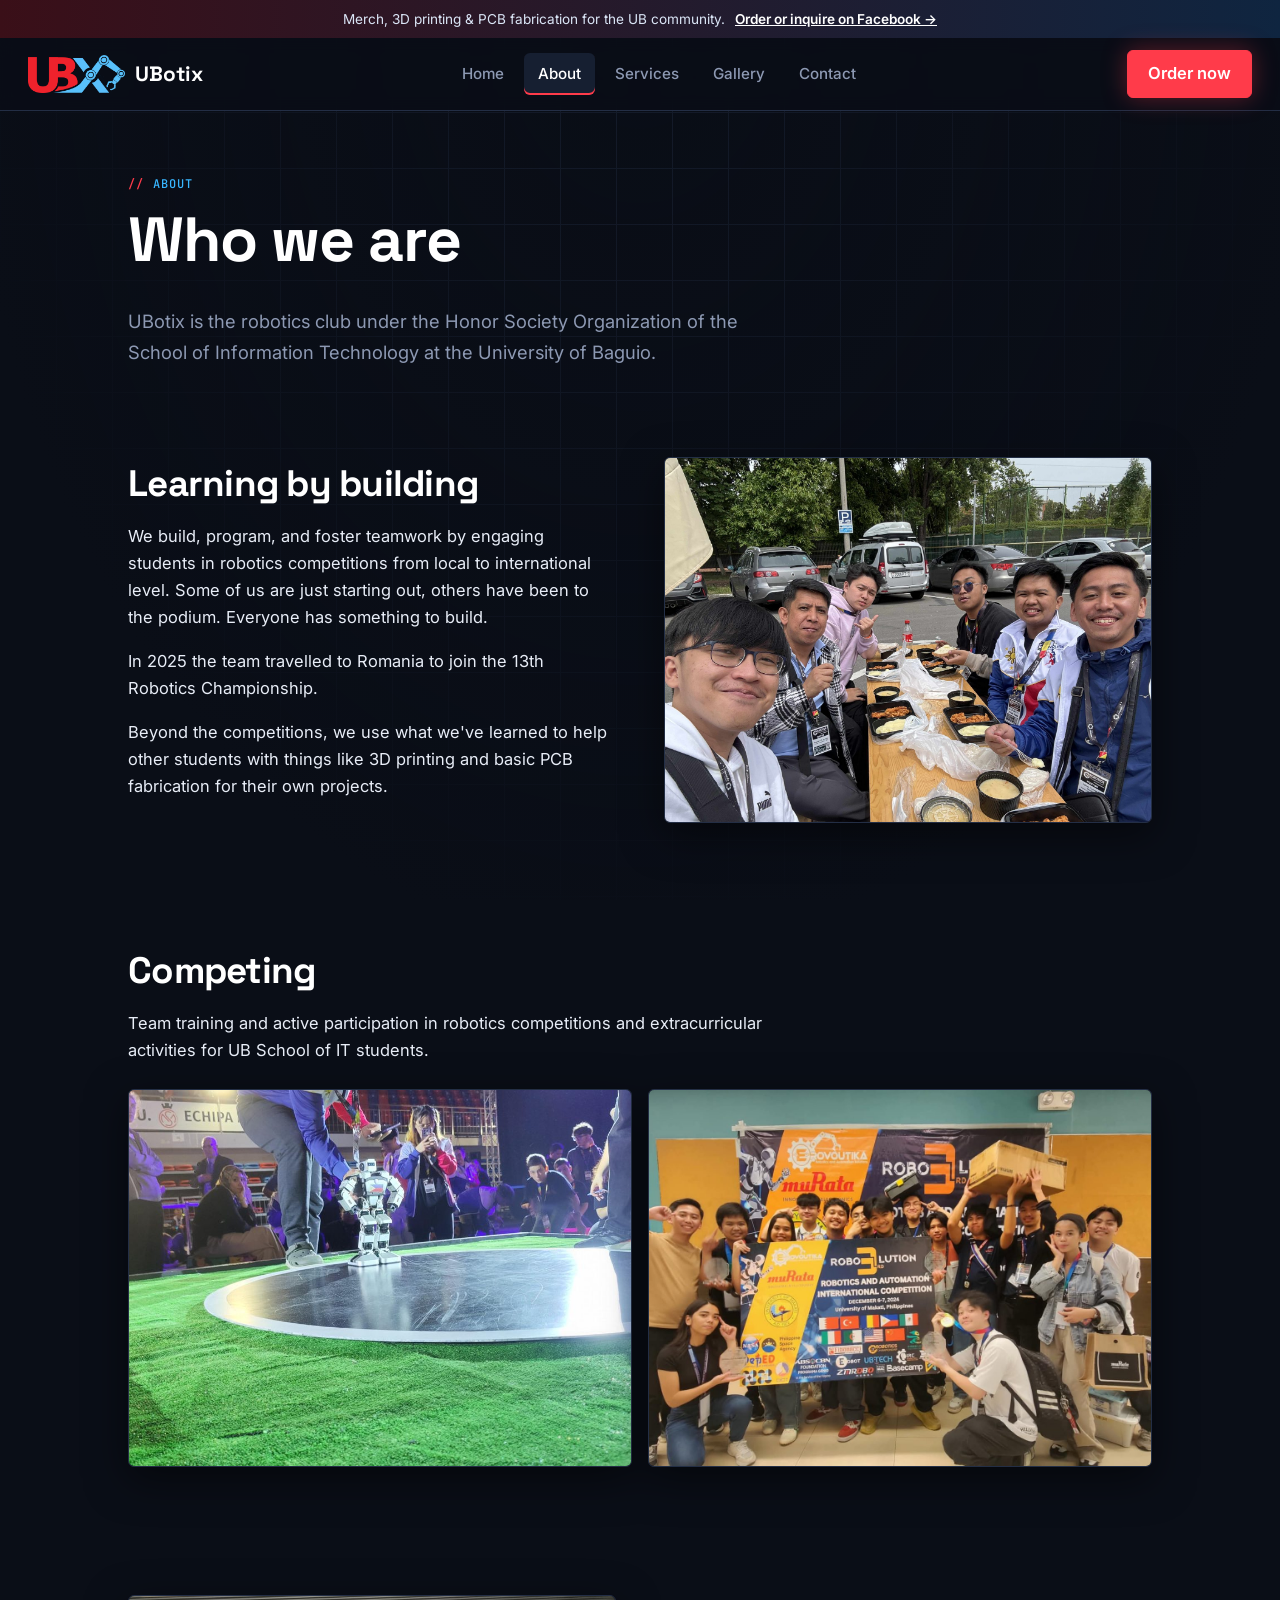
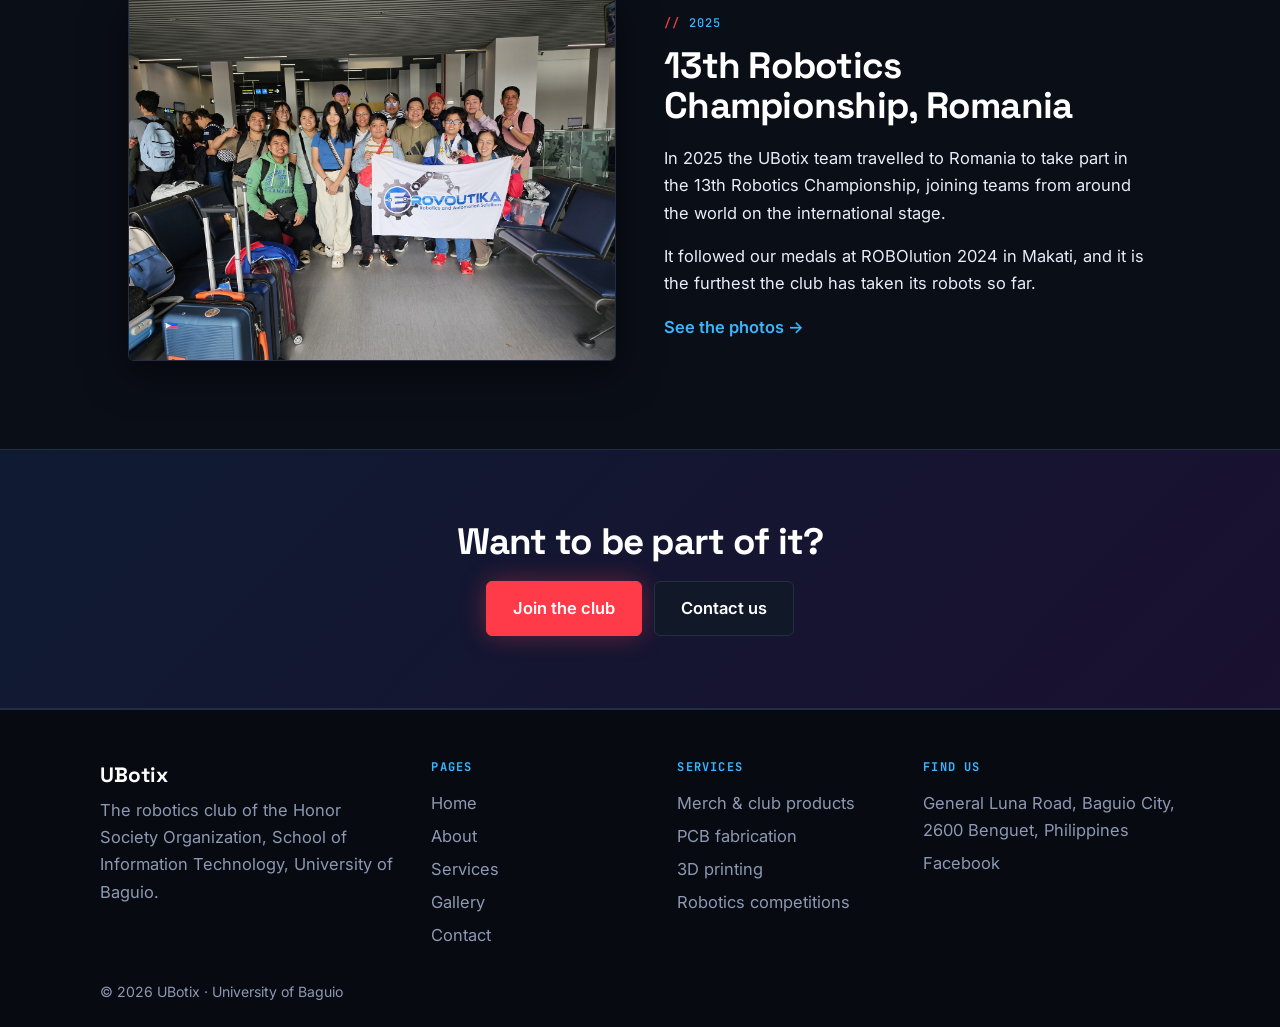
==== about.html @ 0adf3f56 "Add Romania 2025 feature section Co-Authored-By: Claude Sonnet 5.5 <noreply@anthropic.com>" ====
<!doctype html>
<html lang="en">
<head>
<meta charset="utf-8">
<meta name="viewport" content="width=device-width, initial-scale=1">
<title>About | UBotix</title>
<meta name="description" content="About UBotix, the University of Baguio robotics club.">
<link rel="icon" href="images/logo-icon.png">
<link rel="preconnect" href="https://fonts.googleapis.com">
<link rel="preconnect" href="https://fonts.gstatic.com" crossorigin>
<link href="https://fonts.googleapis.com/css2?family=Inter:wght@400;500;600&family=Space+Grotesk:wght@500;700&family=JetBrains+Mono:wght@500;700&display=swap" rel="stylesheet">
<link rel="stylesheet" href="styles.css">
</head>
<body class="">
<div class="notice">Merch, 3D printing &amp; PCB fabrication for the UB community. <a href="https://www.facebook.com/profile.php?id=61595112535000" target="_blank" rel="noopener">Order or inquire on Facebook &rarr;</a></div>
<header class="nav">
  <a class="brand" href="index.html" aria-label="UBotix home"><img src="images/logo-icon.png" alt="UBotix"><span>UBotix</span></a>
  <button class="menu" aria-label="Menu" aria-expanded="false">Menu</button>
  <nav>
      <a href="index.html">Home</a>
      <a href="about.html" class="active" aria-current="page">About</a>
      <a href="services.html">Services</a>
      <a href="gallery.html">Gallery</a>
      <a href="contact.html">Contact</a>
  </nav>
  <a class="btn primary order" href="https://www.facebook.com/profile.php?id=61595112535000" target="_blank" rel="noopener">Order now</a>
</header>
<main>

<section class="page-head">
  <p class="tag">About</p>
  <h1>Who we are</h1>
  <p class="lead">UBotix is the robotics club under the Honor Society Organization of the School of Information Technology at the University of Baguio.</p>
</section>

<section class="wrap split">
  <div class="split-text">
    <h2>Learning by building</h2>
    <p>We build, program, and foster teamwork by engaging students in robotics competitions from local to international level. Some of us are just starting out, others have been to the podium. Everyone has something to build.</p>
    <p>In 2025 the team travelled to Romania to join the 13th Robotics Championship.</p>
    <p>Beyond the competitions, we use what we've learned to help other students with things like 3D printing and basic PCB fabrication for their own projects.</p>
  </div>
  <div><figure class="ph tall"><img src="images/gallery/photo5.jpg" alt="Team break between rounds at the 13th Robotics Championship in Romania, 2025" loading="lazy"></figure></div>
</section>

<section class="wrap">
  <h2>Competing</h2>
  <p class="narrow">Team training and active participation in robotics competitions and extracurricular activities for UB School of IT students.</p>
  <div class="two-photos">
    <figure class="ph "><img src="images/gallery/photo6.jpg" alt="Setting up a humanoid robot for a sumo match" loading="lazy"></figure>
    <figure class="ph "><img src="images/gallery/photo3.jpg" alt="ROBOlution 2024" loading="lazy"></figure>
  </div>
</section>

<section class="wrap split">
  <div><figure class="ph tall"><img src="images/gallery/photo2.jpg" alt="The team heading to the 13th Robotics Championship in Romania, 2025" loading="lazy"></figure></div>
  <div class="split-text">
    <p class="tag">2025</p>
    <h2>13th Robotics Championship, Romania</h2>
    <p>In 2025 the UBotix team travelled to Romania to take part in the 13th Robotics Championship, joining teams from around the world on the international stage.</p>
    <p>It followed our medals at ROBOlution 2024 in Makati, and it is the furthest the club has taken its robots so far.</p>
    <a class="link" href="gallery.html">See the photos &rarr;</a>
  </div>
</section>

<section class="band">
  <h2>Want to be part of it?</h2>
  <div class="cta" style="justify-content:center"><a class="btn primary" href="https://docs.google.com/forms/d/e/1FAIpQLSfKr0CST-jLYhEH2jDf-eN278wvGt6CbWJ5EzZv4pns-jMh1Q/viewform?pli=1" target="_blank" rel="noopener">Join the club</a><a class="btn" href="contact.html">Contact us</a></div>
</section>

</main>
<footer>
  <div class="foot">
    <div>
      <strong class="fbrand">UBotix</strong>
      <p>The robotics club of the Honor Society Organization, School of Information Technology, University of Baguio.</p>
    </div>
    <div>
      <h4>Pages</h4>
      <a href="index.html">Home</a><a href="about.html">About</a><a href="services.html">Services</a><a href="gallery.html">Gallery</a><a href="contact.html">Contact</a>
    </div>
    <div>
      <h4>Services</h4>
      <a href="services.html">Merch &amp; club products</a><a href="services.html">PCB fabrication</a><a href="services.html">3D printing</a><a href="services.html">Robotics competitions</a>
    </div>
    <div>
      <h4>Find us</h4>
      <p>General Luna Road, Baguio City, 2600 Benguet, Philippines</p>
      <a href="https://www.facebook.com/profile.php?id=61595112535000" target="_blank" rel="noopener">Facebook</a>
    </div>
  </div>
  <p class="copy">&copy; <span id="y"></span> UBotix &middot; University of Baguio</p>
</footer>
<div id="lb" class="lb" hidden><img alt=""><p></p></div>
<script src="script.js"></script>
</body>
</html>
---- styles.css ----
:root{--red:#ff3b4a;--blue:#38b6ff;--bg:#0a0e17;--panel:#111827;--panel2:#161f31;--line:#232e45;--text:#e8edf7;--muted:#8d99b3;--radius:6px}
*{box-sizing:border-box}
html{scroll-behavior:smooth}
body{margin:0;font-family:Inter,system-ui,sans-serif;color:var(--text);background:var(--bg);background-image:linear-gradient(var(--line) 1px,transparent 1px),linear-gradient(90deg,var(--line) 1px,transparent 1px);background-size:56px 56px;background-attachment:fixed;line-height:1.65;font-size:16.5px}
body::before{content:"";position:fixed;inset:0;background:radial-gradient(ellipse at 50% 0%,rgba(10,14,23,.55),var(--bg) 75%);pointer-events:none;z-index:-1}
h1,h2,h3{font-family:"Space Grotesk",Inter,sans-serif;color:#fff;line-height:1.1;margin:0 0 .5em;letter-spacing:-.02em}
h1{font-size:clamp(2.3rem,5.5vw,3.9rem);font-weight:700}
h2{font-size:clamp(1.6rem,3.5vw,2.3rem);font-weight:700}
h3{font-size:1.2rem;font-weight:700}
h1 em{font-style:normal;color:var(--blue)}
p{margin:0 0 1em}
a{color:var(--blue)}
img{max-width:100%;display:block}
/* nav */
.nav{position:sticky;top:0;z-index:20;display:flex;align-items:center;justify-content:space-between;padding:12px 28px;background:rgba(10,14,23,.85);backdrop-filter:blur(8px);border-bottom:1px solid var(--line)}
.brand{display:flex;align-items:center;gap:10px;text-decoration:none;color:#fff;font-family:"Space Grotesk",sans-serif;font-weight:700;font-size:1.3rem}
.brand img{height:38px;width:auto}
nav{display:flex;gap:6px}
nav a{padding:8px 14px;border-radius:var(--radius);text-decoration:none;color:var(--muted);font-weight:500;font-size:.95rem}
nav a:hover{color:#fff;background:var(--panel2)}
nav a.active{color:#fff;background:var(--panel2);box-shadow:inset 0 -2px 0 var(--red)}
.menu{display:none;font:inherit;font-weight:500;background:var(--panel2);border:1px solid var(--line);border-radius:var(--radius);padding:8px 16px;color:#fff;cursor:pointer}

/* buttons */
.btn{display:inline-block;padding:13px 26px;border-radius:var(--radius);border:1px solid var(--line);background:var(--panel);color:#fff;text-decoration:none;font-weight:600;transition:transform .15s,border-color .15s}
.btn:hover{transform:translateY(-2px);border-color:var(--blue)}
.btn.primary{background:var(--red);border-color:var(--red);color:#fff;box-shadow:0 0 24px rgba(255,59,74,.35)}
.cta{display:flex;gap:12px;flex-wrap:wrap;margin-top:8px}
.link{font-weight:600;text-decoration:none;color:var(--blue)}
.link:hover{text-decoration:underline}
.tag{font-family:"JetBrains Mono",monospace;color:var(--blue);font-weight:500;letter-spacing:.1em;text-transform:uppercase;font-size:.75rem;margin-bottom:1em}
.tag::before{content:"// ";color:var(--red)}
.lead{font-size:1.15rem;color:var(--muted);max-width:620px}

/* layout */
.wrap{max-width:1080px;margin:0 auto;padding:64px 28px}
.narrow{max-width:640px}
.page-head{max-width:1080px;margin:0 auto;padding:64px 28px 8px}
.hero{max-width:1180px;margin:0 auto;padding:56px 28px 32px;display:grid;grid-template-columns:1.05fr 1fr;gap:48px;align-items:center}
.hero-photos{display:grid;grid-template-columns:1fr 1fr;grid-template-rows:auto auto;gap:14px}
.hero-photos .big{grid-column:1/3}
.split{display:grid;grid-template-columns:1fr 1fr;gap:48px;align-items:center}
.head-row{display:flex;justify-content:space-between;align-items:baseline;gap:16px;flex-wrap:wrap}

/* photos */
.ph{margin:0}
.ph img{width:100%;height:100%;object-fit:cover;border-radius:var(--radius);border:1px solid var(--line);box-shadow:0 12px 40px rgba(0,0,0,.5)}
.hero-photos .big img{aspect-ratio:16/10}
.hero-photos .small img{aspect-ratio:1/1}
.ph.tall img{aspect-ratio:4/3}
.two-photos{display:grid;grid-template-columns:1fr 1fr;gap:16px;margin-top:24px}
.two-photos img{aspect-ratio:4/3}

/* cards */
.cards{display:grid;gap:18px;margin-top:24px}
.cards.four{grid-template-columns:repeat(auto-fit,minmax(220px,1fr))}
.cards.three{grid-template-columns:repeat(auto-fit,minmax(240px,1fr))}
.cards.two{grid-template-columns:repeat(auto-fit,minmax(300px,1fr))}
.cards article,.card-box{background:var(--panel);border:1px solid var(--line);border-top:2px solid var(--blue);border-radius:var(--radius);padding:26px}
.cards article:nth-child(odd){border-top-color:var(--red)}
.cards p,.card-box p{color:var(--muted);margin:0}
.cards.two article.big{padding:32px}
.n{display:inline-block;font-family:"JetBrains Mono",monospace;font-weight:700;font-size:.95rem;margin-bottom:12px}
.n.r{color:var(--red)}.n.b{color:var(--blue)}
.card-box h3{margin-bottom:.4em}
.card-box .btn{margin-top:16px}

/* band */
.band{background:linear-gradient(135deg,#0f1b33,#1a1030);border-top:1px solid var(--line);border-bottom:1px solid var(--line);color:#fff;text-align:center;padding:72px 28px;margin-top:24px}
.band h2{color:#fff}
.band p{color:var(--muted);max-width:520px;margin:0 auto 24px}

/* gallery */
.grid{display:grid;grid-template-columns:repeat(auto-fill,minmax(280px,1fr));gap:20px}
.grid figure{margin:0}
.grid img{width:100%;aspect-ratio:4/3;object-fit:cover;border-radius:var(--radius);cursor:zoom-in;border:1px solid var(--line);transition:transform .2s}
.grid img:hover{transform:scale(1.02);border-color:var(--blue)}
.grid figcaption{font-size:.92rem;color:var(--muted);margin-top:10px}
.lb{position:fixed;inset:0;background:rgba(5,8,14,.94);display:flex;flex-direction:column;align-items:center;justify-content:center;z-index:50;padding:24px;cursor:zoom-out}
.lb[hidden]{display:none}
.lb img{max-width:100%;max-height:82vh;border-radius:12px}
.lb p{color:#dbe1f0;margin:14px 0 0;text-align:center;max-width:720px}

/* footer */
footer{background:#070a11;padding:48px 28px 24px;border-top:1px solid var(--line)}
.foot{max-width:1080px;margin:0 auto;display:grid;grid-template-columns:1.2fr 1fr;gap:32px}
.foot p{color:var(--muted);margin:.3em 0}
.copy{max-width:1080px;margin:24px auto 0;color:var(--muted);font-size:.88rem}

@media (max-width:860px){
  .hero,.split,.foot{grid-template-columns:1fr}
  .hero{padding-top:32px}
  .wrap{padding:44px 20px}
}
@media (max-width:720px){
  .menu{display:block}
  .nav{padding:10px 20px;flex-wrap:wrap}
  nav{display:none;width:100%;flex-direction:column;padding:10px 0 6px}
  .open nav{display:flex}
  nav a{padding:12px 16px}
  .two-photos{grid-template-columns:1fr}
}
@media (prefers-reduced-motion:reduce){*{transition:none!important;scroll-behavior:auto}}

/* ---- jlc-style structure ---- */
.notice{background:linear-gradient(90deg,#3a0f18,#0f2540);color:#dbe6f7;text-align:center;font-size:.85rem;padding:8px 16px}
.notice a{color:#fff;font-weight:600;margin-left:6px}
.nav .order{padding:9px 20px;margin-left:12px}
.hero-car{position:relative;border-bottom:1px solid var(--line)}
.slides{position:relative;min-height:520px}
.slide{position:absolute;inset:0;background-size:cover;background-position:center;opacity:0;transition:opacity .6s;display:flex;align-items:center}
.slide.on{opacity:1;z-index:1}
.slide-in{max-width:1180px;width:100%;margin:0 auto;padding:40px 28px}
.slide-in h1{max-width:640px}
.ticks{list-style:none;padding:0;margin:0 0 28px;max-width:520px}
.ticks li{padding-left:26px;position:relative;margin:6px 0;color:#cfd8ea}
.ticks li::before{content:"";position:absolute;left:0;top:.7em;width:12px;height:2px;background:var(--red)}
.dots{position:absolute;bottom:18px;left:0;right:0;display:flex;justify-content:center;gap:8px;z-index:2}
.dot{width:28px;height:4px;border:0;border-radius:2px;background:#ffffff40;cursor:pointer;padding:0}
.dot.on{background:var(--red)}
.tabs{display:flex;gap:8px;flex-wrap:wrap;margin:18px 0 6px}
.tab{font:inherit;font-weight:500;font-size:.9rem;background:var(--panel);color:var(--muted);border:1px solid var(--line);border-radius:999px;padding:7px 18px;cursor:pointer}
.tab.on{background:var(--blue);border-color:var(--blue);color:#06101c}
.svcs{grid-template-columns:repeat(auto-fit,minmax(250px,1fr))}
.svc{display:flex;flex-direction:column}
.svc[hidden]{display:none}
.svc ul{list-style:none;padding:0;margin:0 0 20px;color:var(--muted);flex:1}
.svc li{padding-left:18px;position:relative;margin:6px 0;font-size:.95rem}
.svc li::before{content:"\203A";position:absolute;left:2px;color:var(--blue);font-weight:700}
.svc .row{display:flex;align-items:center;justify-content:space-between}
.chip{align-self:flex-start;font-family:"JetBrains Mono",monospace;font-size:.7rem;text-transform:uppercase;letter-spacing:.08em;color:var(--blue);border:1px solid var(--line);border-radius:999px;padding:2px 10px;margin-bottom:12px}
.btn.sm{padding:8px 18px;font-size:.9rem}
.stats{max-width:1080px;margin:16px auto;padding:0;display:grid;grid-template-columns:repeat(auto-fit,minmax(200px,1fr));gap:1px;background:var(--line);border:1px solid var(--line);border-radius:var(--radius);overflow:hidden}
.stats div{background:var(--panel);padding:28px 22px}
.stats b{display:block;font-family:"Space Grotesk",sans-serif;font-size:2rem;color:#fff}
.stats span{color:var(--muted);font-size:.9rem}
.mosaic{display:grid;grid-template-columns:repeat(4,1fr);gap:14px;margin-top:20px}
.mosaic img{aspect-ratio:1/1}
.faq{max-width:820px}
.faq details{background:var(--panel);border:1px solid var(--line);border-radius:var(--radius);margin:10px 0;padding:0 20px}
.faq summary{cursor:pointer;font-weight:600;padding:16px 0;color:#fff;list-style:none}
.faq summary::after{content:"+";float:right;color:var(--blue)}
.faq details[open] summary::after{content:"\2212"}
.faq details p{color:var(--muted)}
.foot{grid-template-columns:1.4fr 1fr 1fr 1.2fr}
.foot h4{font-family:"JetBrains Mono",monospace;font-size:.75rem;text-transform:uppercase;letter-spacing:.1em;color:var(--blue);margin:0 0 12px}
.foot a{display:block;color:var(--muted);text-decoration:none;margin:6px 0}
.foot a:hover{color:#fff}
.fbrand{font-family:"Space Grotesk",sans-serif;font-size:1.3rem;color:#fff}
@media (max-width:860px){.mosaic{grid-template-columns:1fr 1fr}.foot{grid-template-columns:1fr 1fr}.slides{min-height:560px}.stats{margin:16px 20px}}
@media (max-width:720px){.nav .order{display:none}.foot{grid-template-columns:1fr}}

.split.three{grid-template-columns:repeat(auto-fit,minmax(260px,1fr));align-items:stretch;gap:18px}
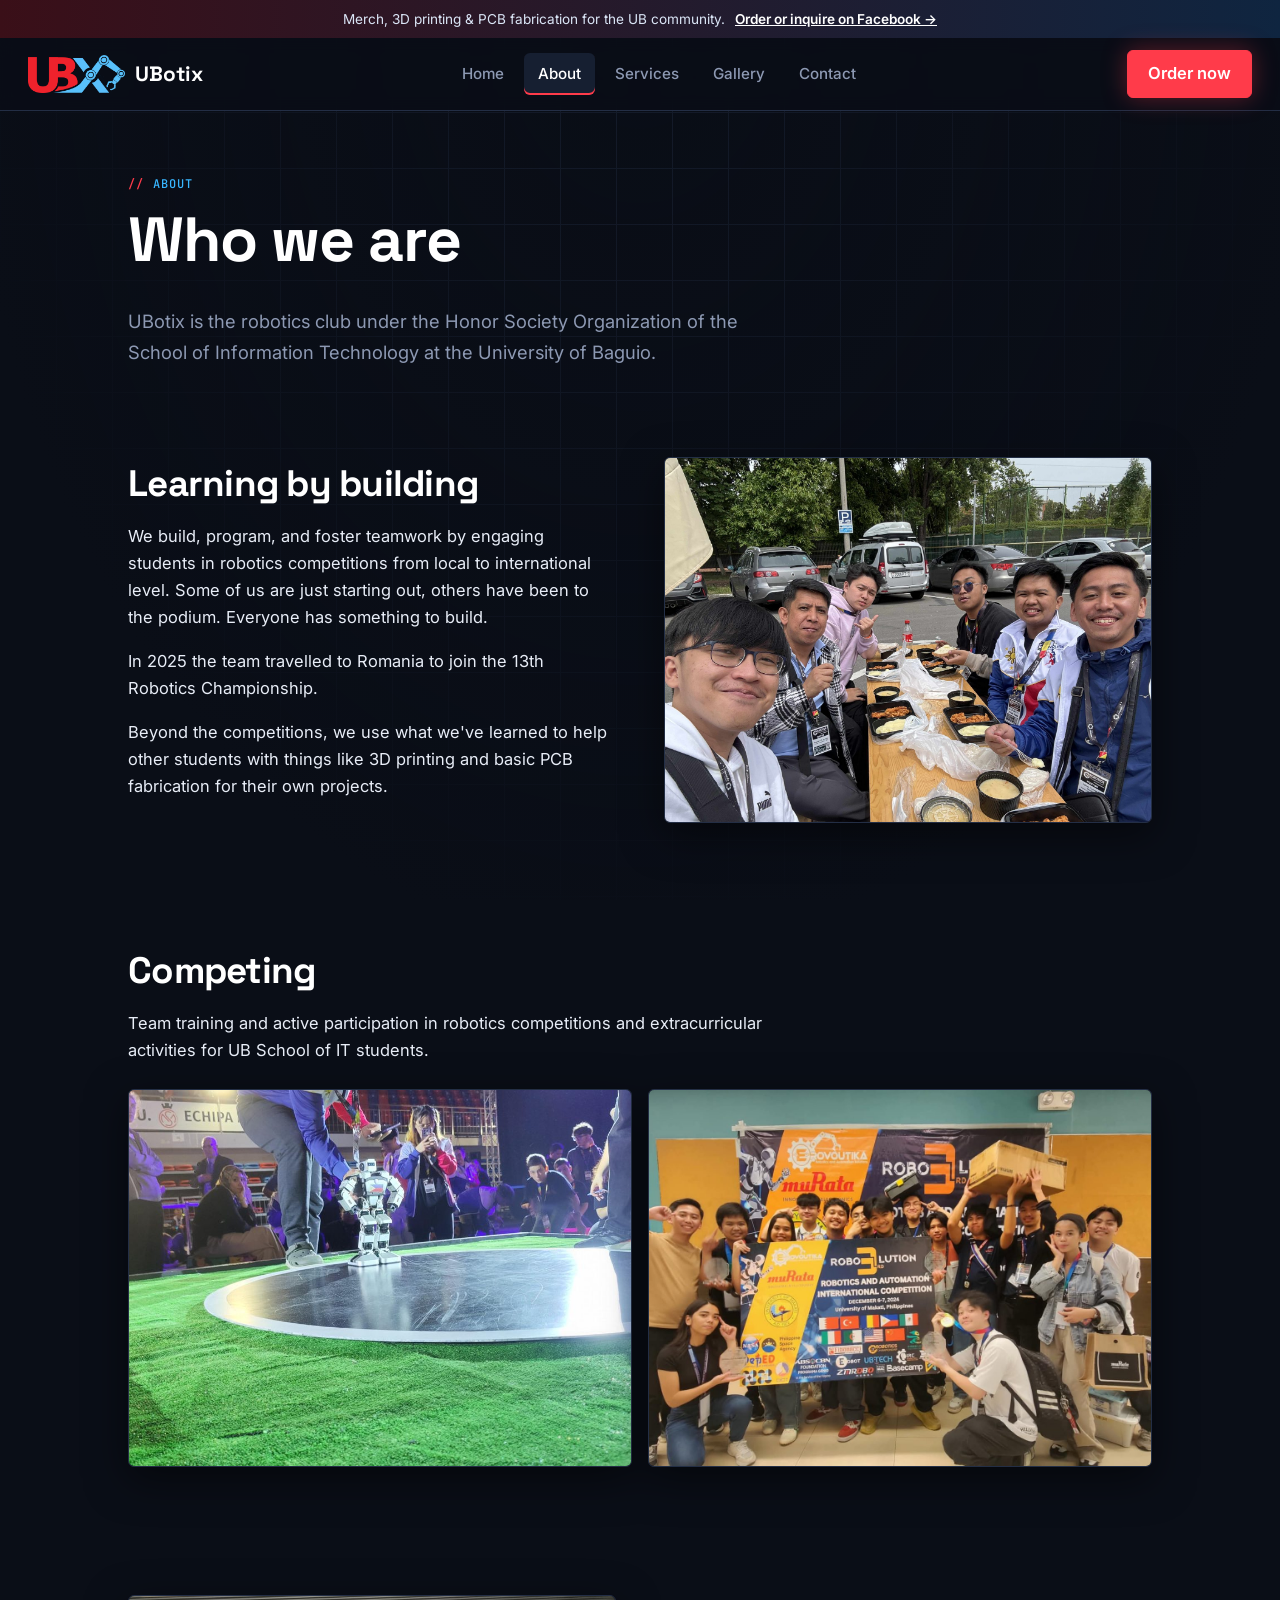
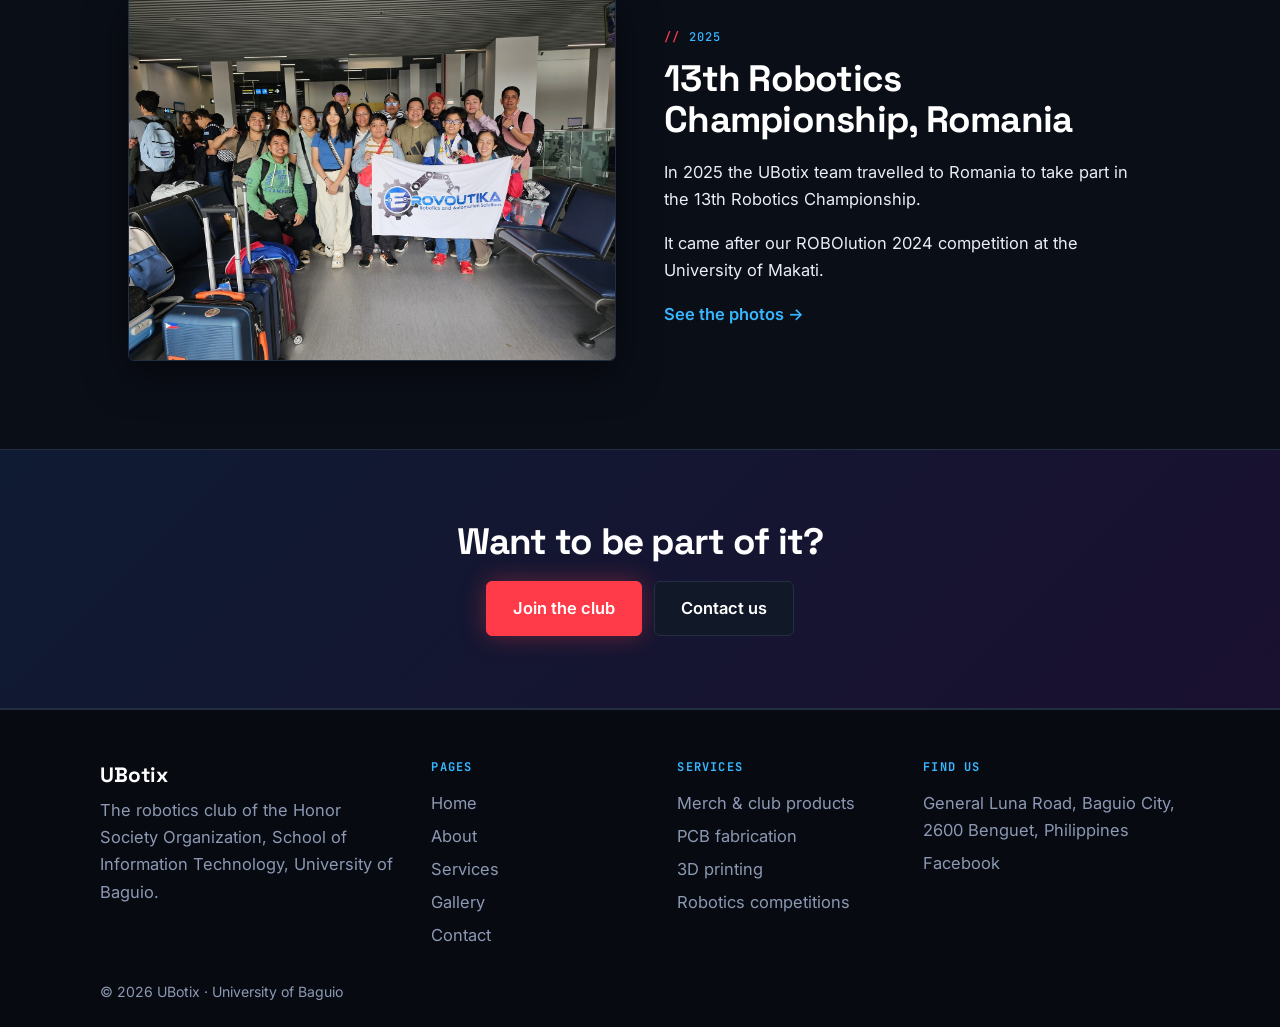
==== commit 565b3a39: "Remove unsupported claims from Romania section Co-Authored-By: Claude Sonnet 5.5 <noreply@anthropic." ====
--- a/about.html
+++ b/about.html
@@ -57,8 +57,8 @@
   <div class="split-text">
     <p class="tag">2025</p>
     <h2>13th Robotics Championship, Romania</h2>
-    <p>In 2025 the UBotix team travelled to Romania to take part in the 13th Robotics Championship, joining teams from around the world on the international stage.</p>
-    <p>It followed our medals at ROBOlution 2024 in Makati, and it is the furthest the club has taken its robots so far.</p>
+    <p>In 2025 the UBotix team travelled to Romania to take part in the 13th Robotics Championship.</p>
+    <p>It came after our ROBOlution 2024 competition at the University of Makati.</p>
     <a class="link" href="gallery.html">See the photos &rarr;</a>
   </div>
 </section>
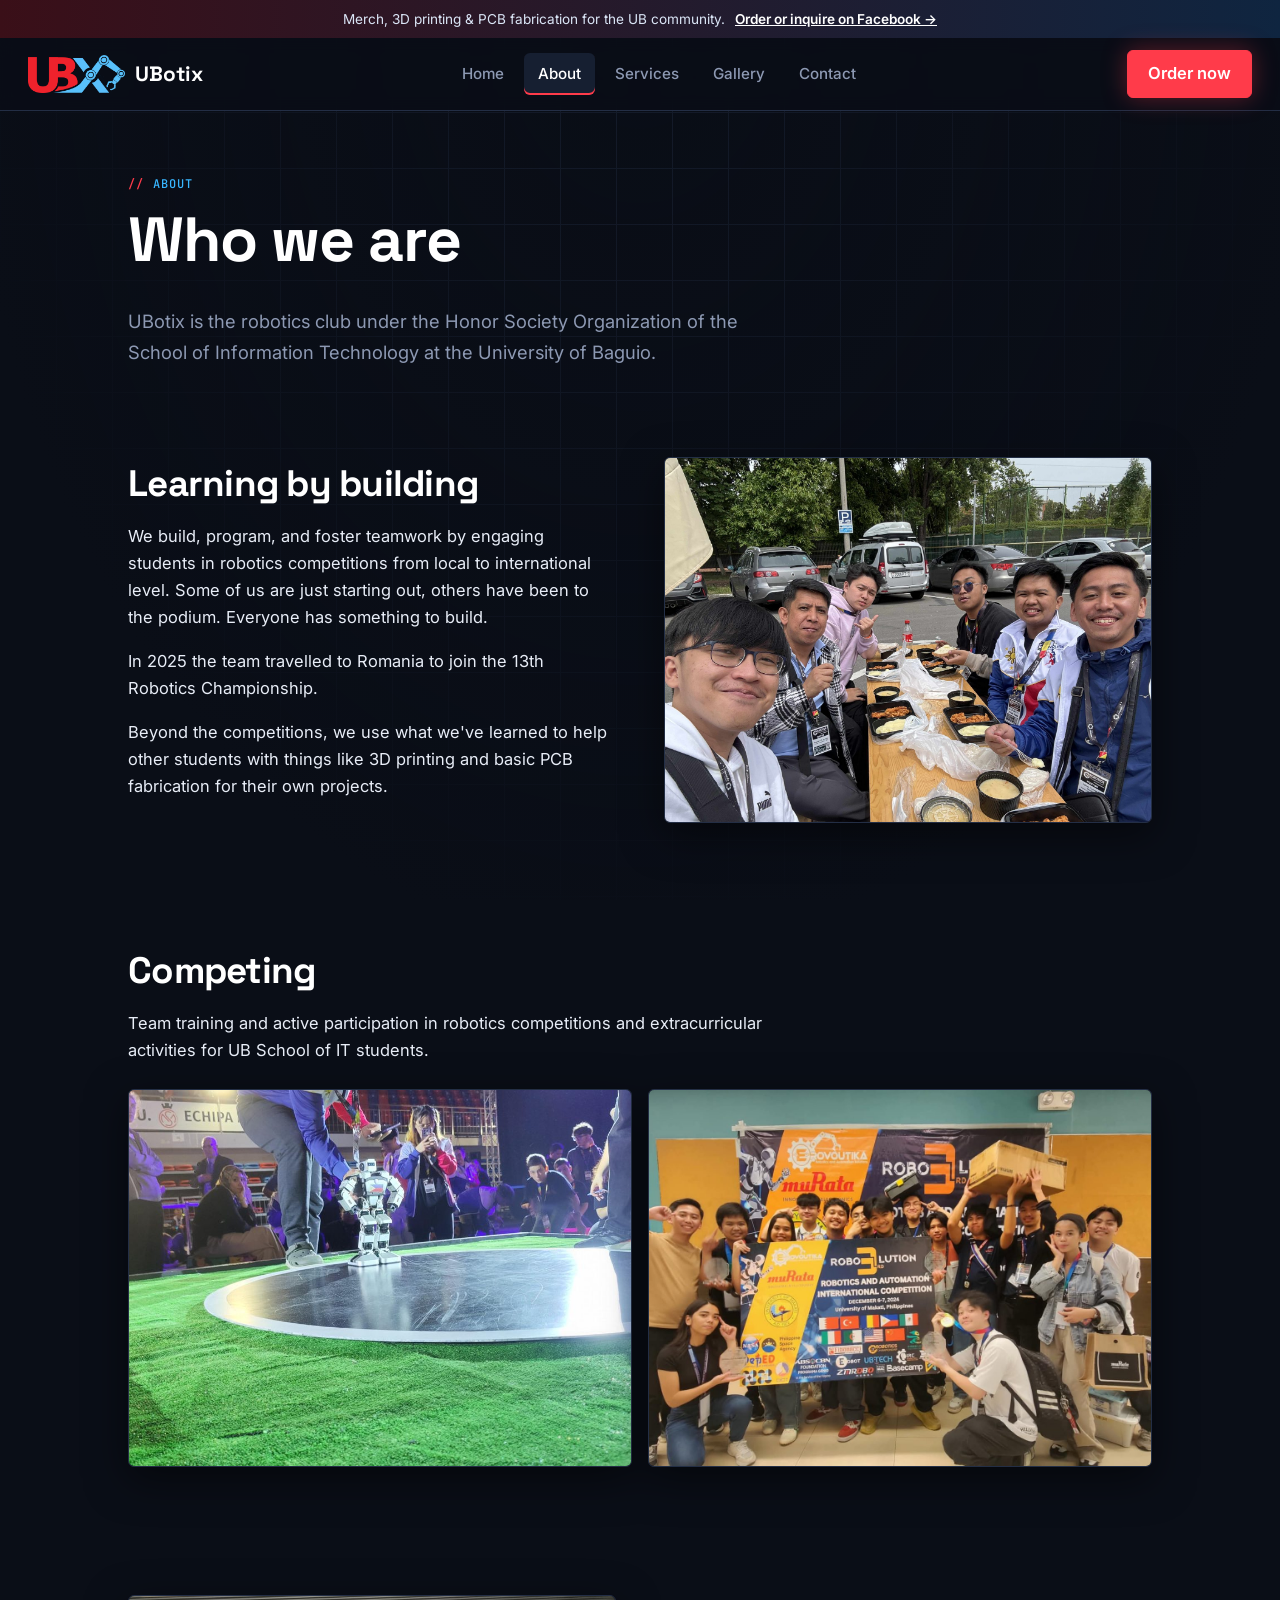
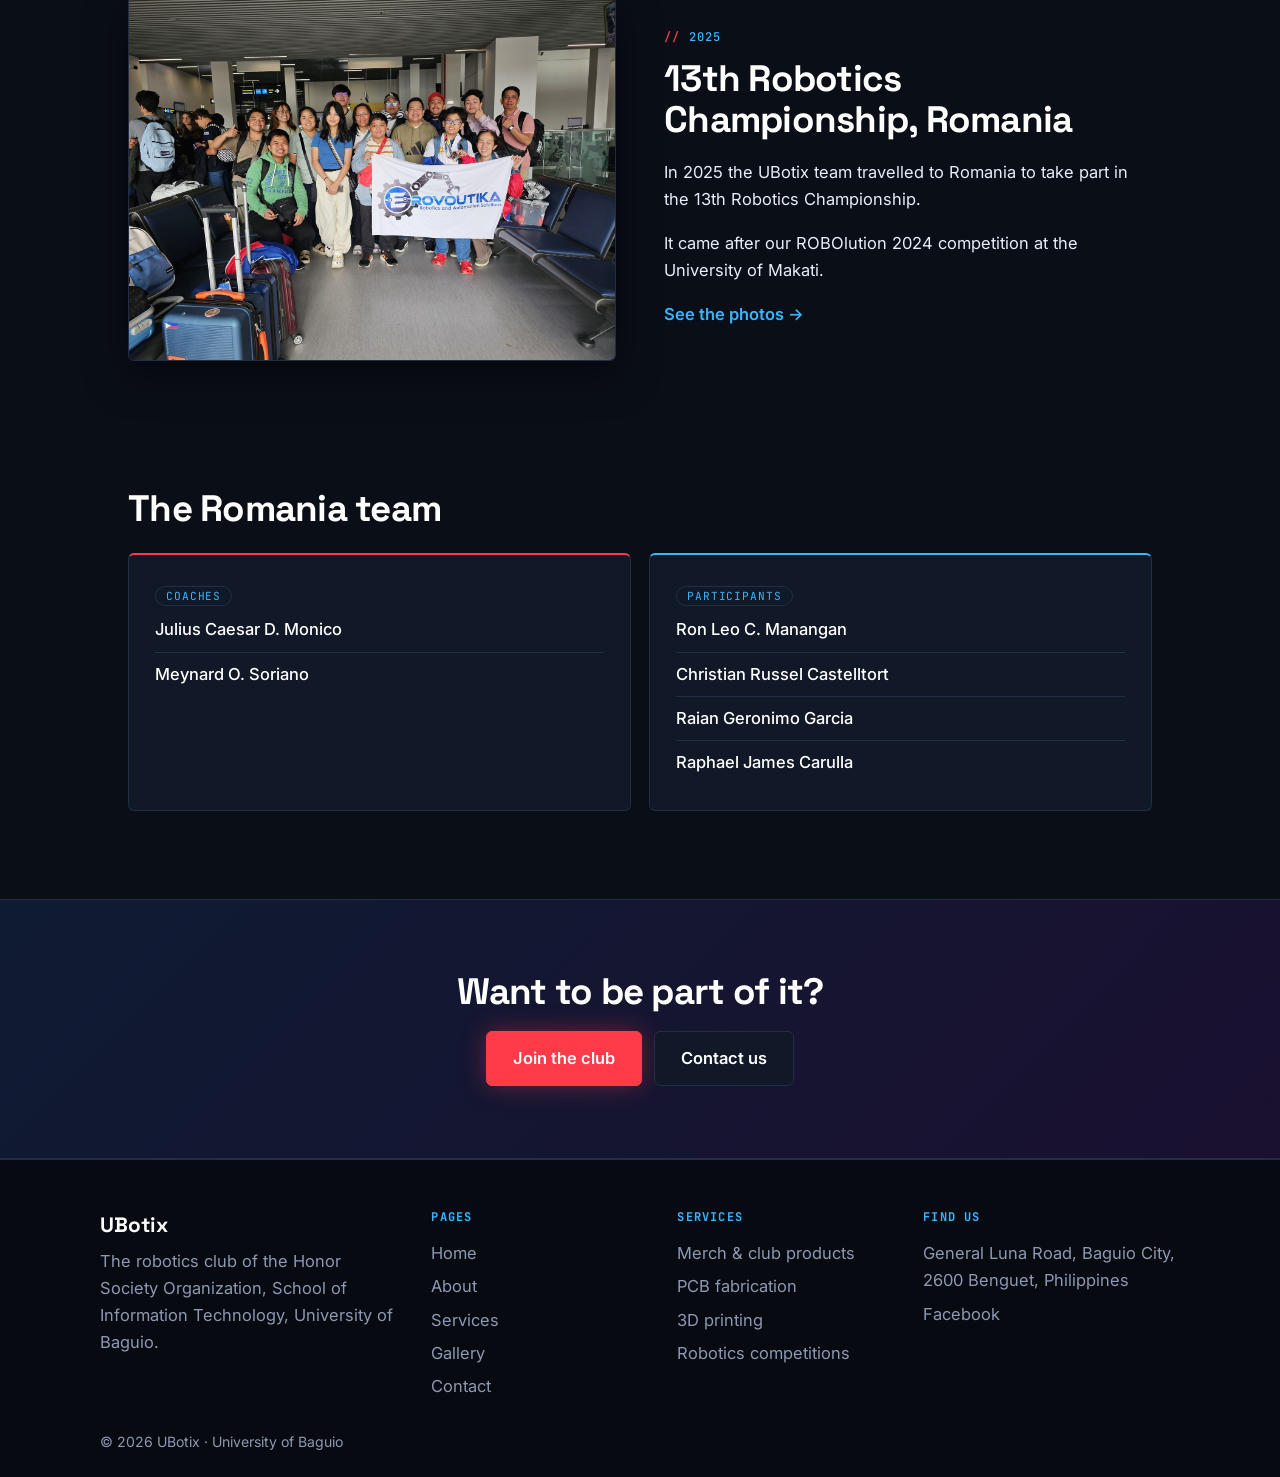
==== commit 805cc9a1: "Add Romania team members Co-Authored-By: Claude Sonnet 5.5 <noreply@anthropic.com>" ====
--- a/about.html
+++ b/about.html
@@ -63,6 +63,14 @@
   </div>
 </section>
 
+<section class="wrap">
+  <h2>The Romania team</h2>
+  <div class="cards two">
+    <article><span class="chip">Coaches</span><ul class="people"><li>Julius Caesar D. Monico</li><li>Meynard O. Soriano</li></ul></article>
+    <article><span class="chip">Participants</span><ul class="people"><li>Ron Leo C. Manangan</li><li>Christian Russel Castelltort</li><li>Raian Geronimo Garcia</li><li>Raphael James Carulla</li></ul></article>
+  </div>
+</section>
+
 <section class="band">
   <h2>Want to be part of it?</h2>
   <div class="cta" style="justify-content:center"><a class="btn primary" href="https://docs.google.com/forms/d/e/1FAIpQLSfKr0CST-jLYhEH2jDf-eN278wvGt6CbWJ5EzZv4pns-jMh1Q/viewform?pli=1" target="_blank" rel="noopener">Join the club</a><a class="btn" href="contact.html">Contact us</a></div>
--- a/styles.css
+++ b/styles.css
@@ -151,3 +151,7 @@
 @media (max-width:720px){.nav .order{display:none}.foot{grid-template-columns:1fr}}
 
 .split.three{grid-template-columns:repeat(auto-fit,minmax(260px,1fr));align-items:stretch;gap:18px}
+
+.people{list-style:none;padding:0;margin:0}
+.people li{padding:8px 0;border-bottom:1px solid var(--line);font-weight:500;color:#fff}
+.people li:last-child{border-bottom:0}
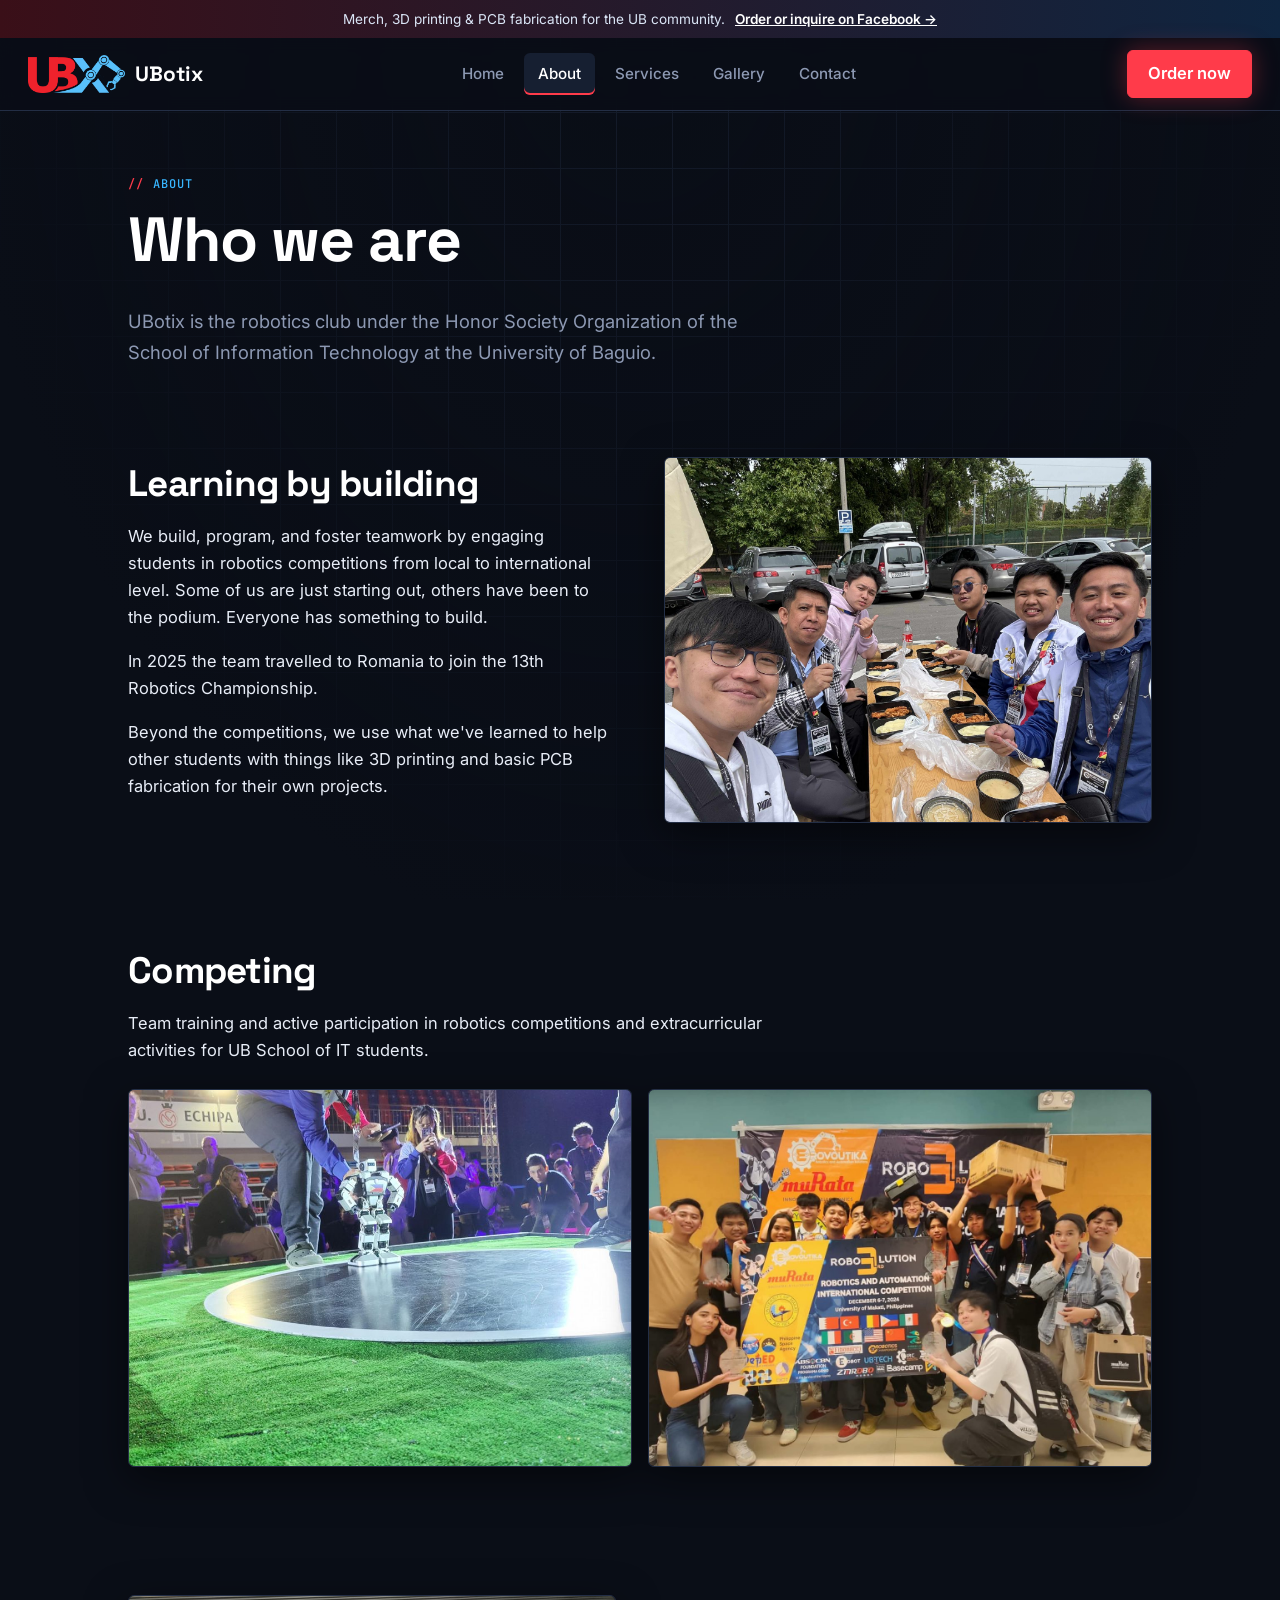
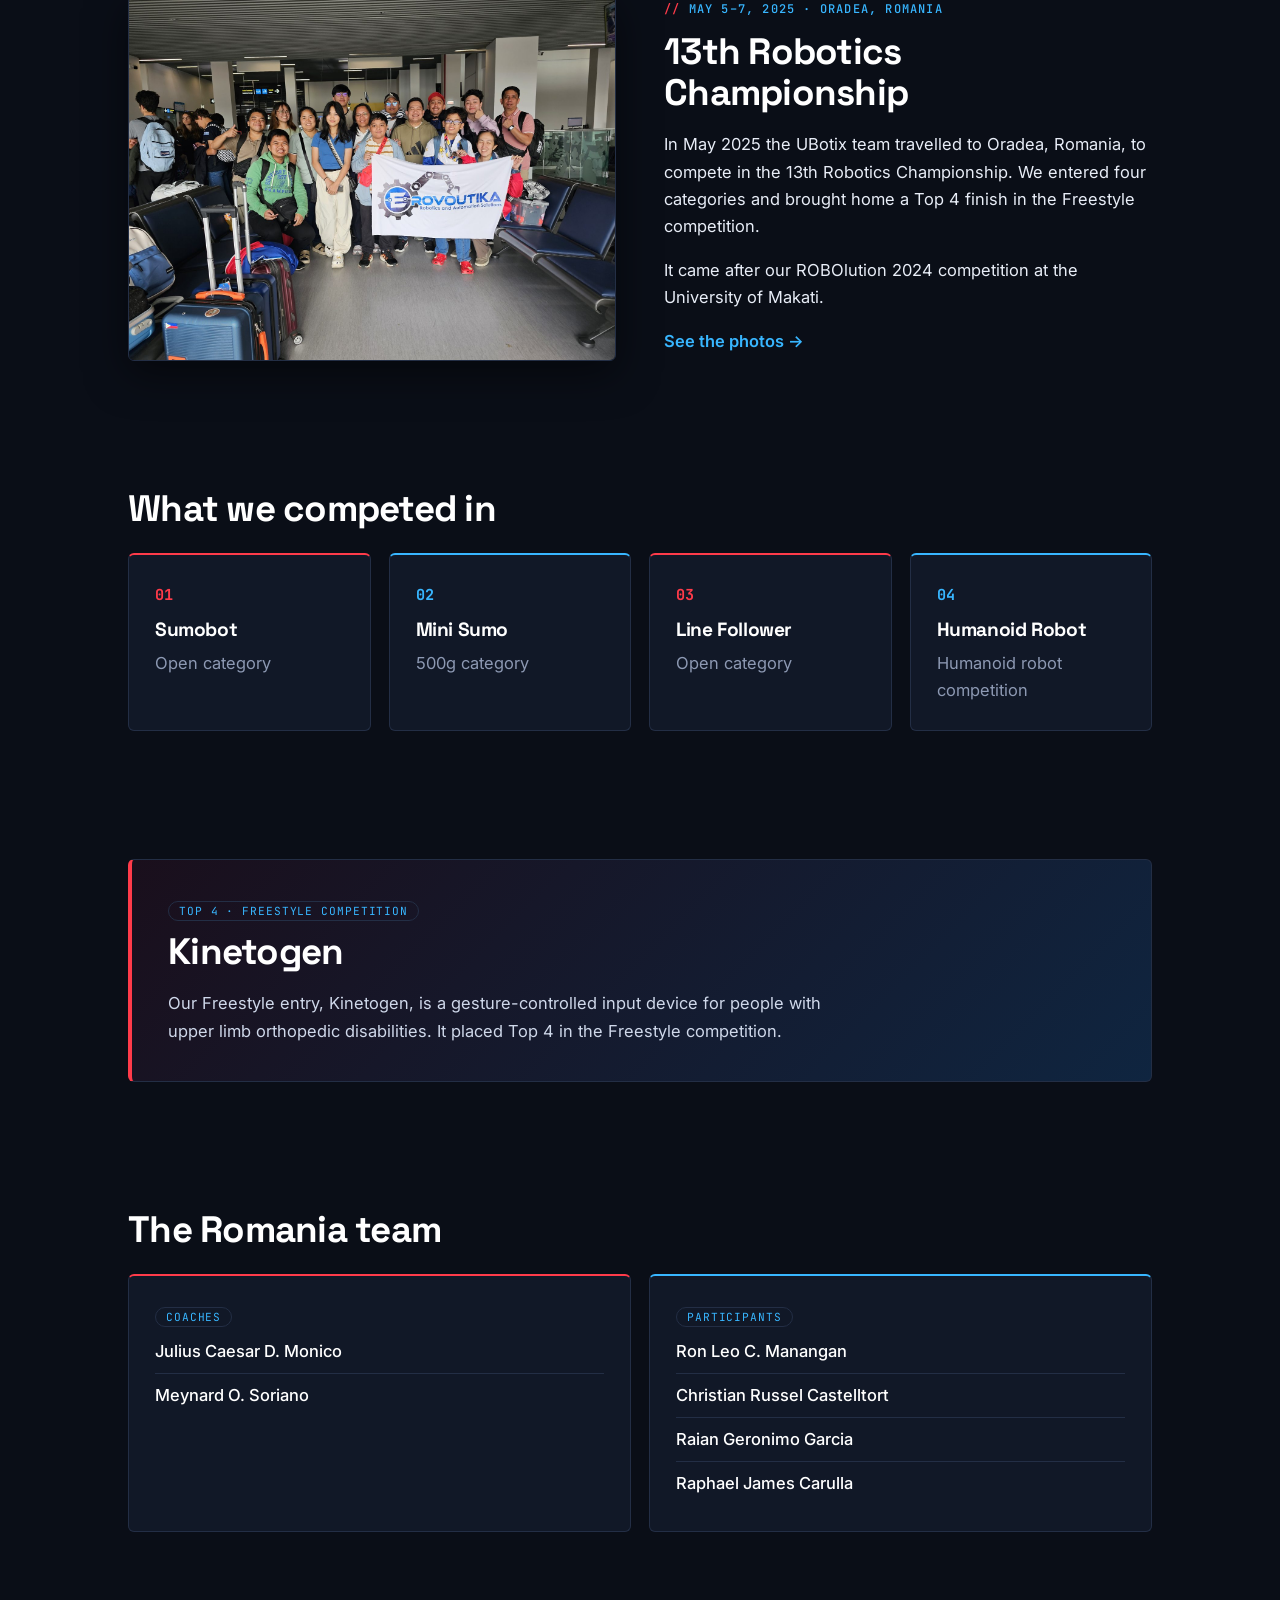
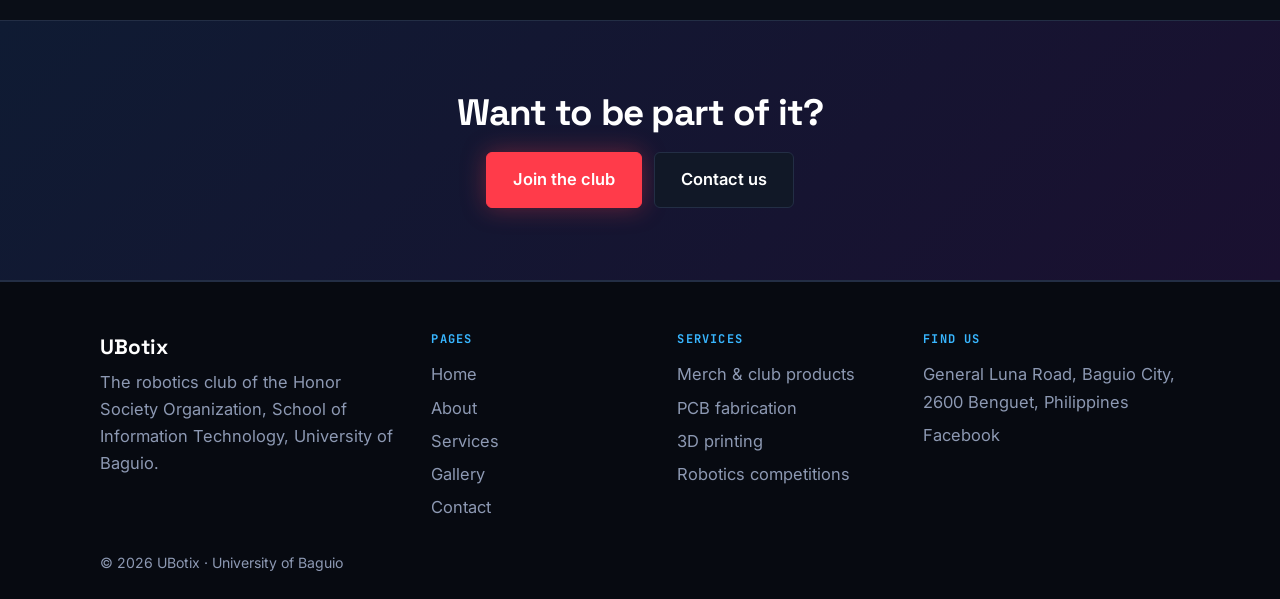
==== commit dac56589: "Add Oradea 2025 championship details Co-Authored-By: Claude Sonnet 5.5 <noreply@anthropic.com>" ====
--- a/about.html
+++ b/about.html
@@ -40,7 +40,7 @@
     <p>In 2025 the team travelled to Romania to join the 13th Robotics Championship.</p>
     <p>Beyond the competitions, we use what we've learned to help other students with things like 3D printing and basic PCB fabrication for their own projects.</p>
   </div>
-  <div><figure class="ph tall"><img src="images/gallery/photo5.jpg" alt="Team break between rounds at the 13th Robotics Championship in Romania, 2025" loading="lazy"></figure></div>
+  <div><figure class="ph tall"><img src="images/gallery/photo5.jpg" alt="Team break between rounds at the 13th Robotics Championship in Oradea, Romania, May 2025" loading="lazy"></figure></div>
 </section>
 
 <section class="wrap">
@@ -53,13 +53,31 @@
 </section>
 
 <section class="wrap split">
-  <div><figure class="ph tall"><img src="images/gallery/photo2.jpg" alt="The team heading to the 13th Robotics Championship in Romania, 2025" loading="lazy"></figure></div>
+  <div><figure class="ph tall"><img src="images/gallery/photo2.jpg" alt="The team heading to the 13th Robotics Championship in Oradea, Romania, May 2025" loading="lazy"></figure></div>
   <div class="split-text">
-    <p class="tag">2025</p>
-    <h2>13th Robotics Championship, Romania</h2>
-    <p>In 2025 the UBotix team travelled to Romania to take part in the 13th Robotics Championship.</p>
+    <p class="tag">May 5&ndash;7, 2025 &middot; Oradea, Romania</p>
+    <h2>13th Robotics Championship</h2>
+    <p>In May 2025 the UBotix team travelled to Oradea, Romania, to compete in the 13th Robotics Championship. We entered four categories and brought home a Top 4 finish in the Freestyle competition.</p>
     <p>It came after our ROBOlution 2024 competition at the University of Makati.</p>
     <a class="link" href="gallery.html">See the photos &rarr;</a>
+  </div>
+</section>
+
+<section class="wrap">
+  <h2>What we competed in</h2>
+  <div class="cards four">
+    <article><span class="n r">01</span><h3>Sumobot</h3><p>Open category</p></article>
+    <article><span class="n b">02</span><h3>Mini Sumo</h3><p>500g category</p></article>
+    <article><span class="n r">03</span><h3>Line Follower</h3><p>Open category</p></article>
+    <article><span class="n b">04</span><h3>Humanoid Robot</h3><p>Humanoid robot competition</p></article>
+  </div>
+</section>
+
+<section class="wrap">
+  <div class="feature">
+    <span class="chip">Top 4 &middot; Freestyle competition</span>
+    <h2>Kinetogen</h2>
+    <p>Our Freestyle entry, Kinetogen, is a gesture-controlled input device for people with upper limb orthopedic disabilities. It placed Top 4 in the Freestyle competition.</p>
   </div>
 </section>
 
--- a/styles.css
+++ b/styles.css
@@ -155,3 +155,7 @@
 .people{list-style:none;padding:0;margin:0}
 .people li{padding:8px 0;border-bottom:1px solid var(--line);font-weight:500;color:#fff}
 .people li:last-child{border-bottom:0}
+
+.feature{background:linear-gradient(135deg,#1a0f1c,#0f2540);border:1px solid var(--line);border-left:4px solid var(--red);border-radius:var(--radius);padding:36px}
+.feature h2{margin-top:8px}
+.feature p{color:#cfd8ea;max-width:680px;margin:0}
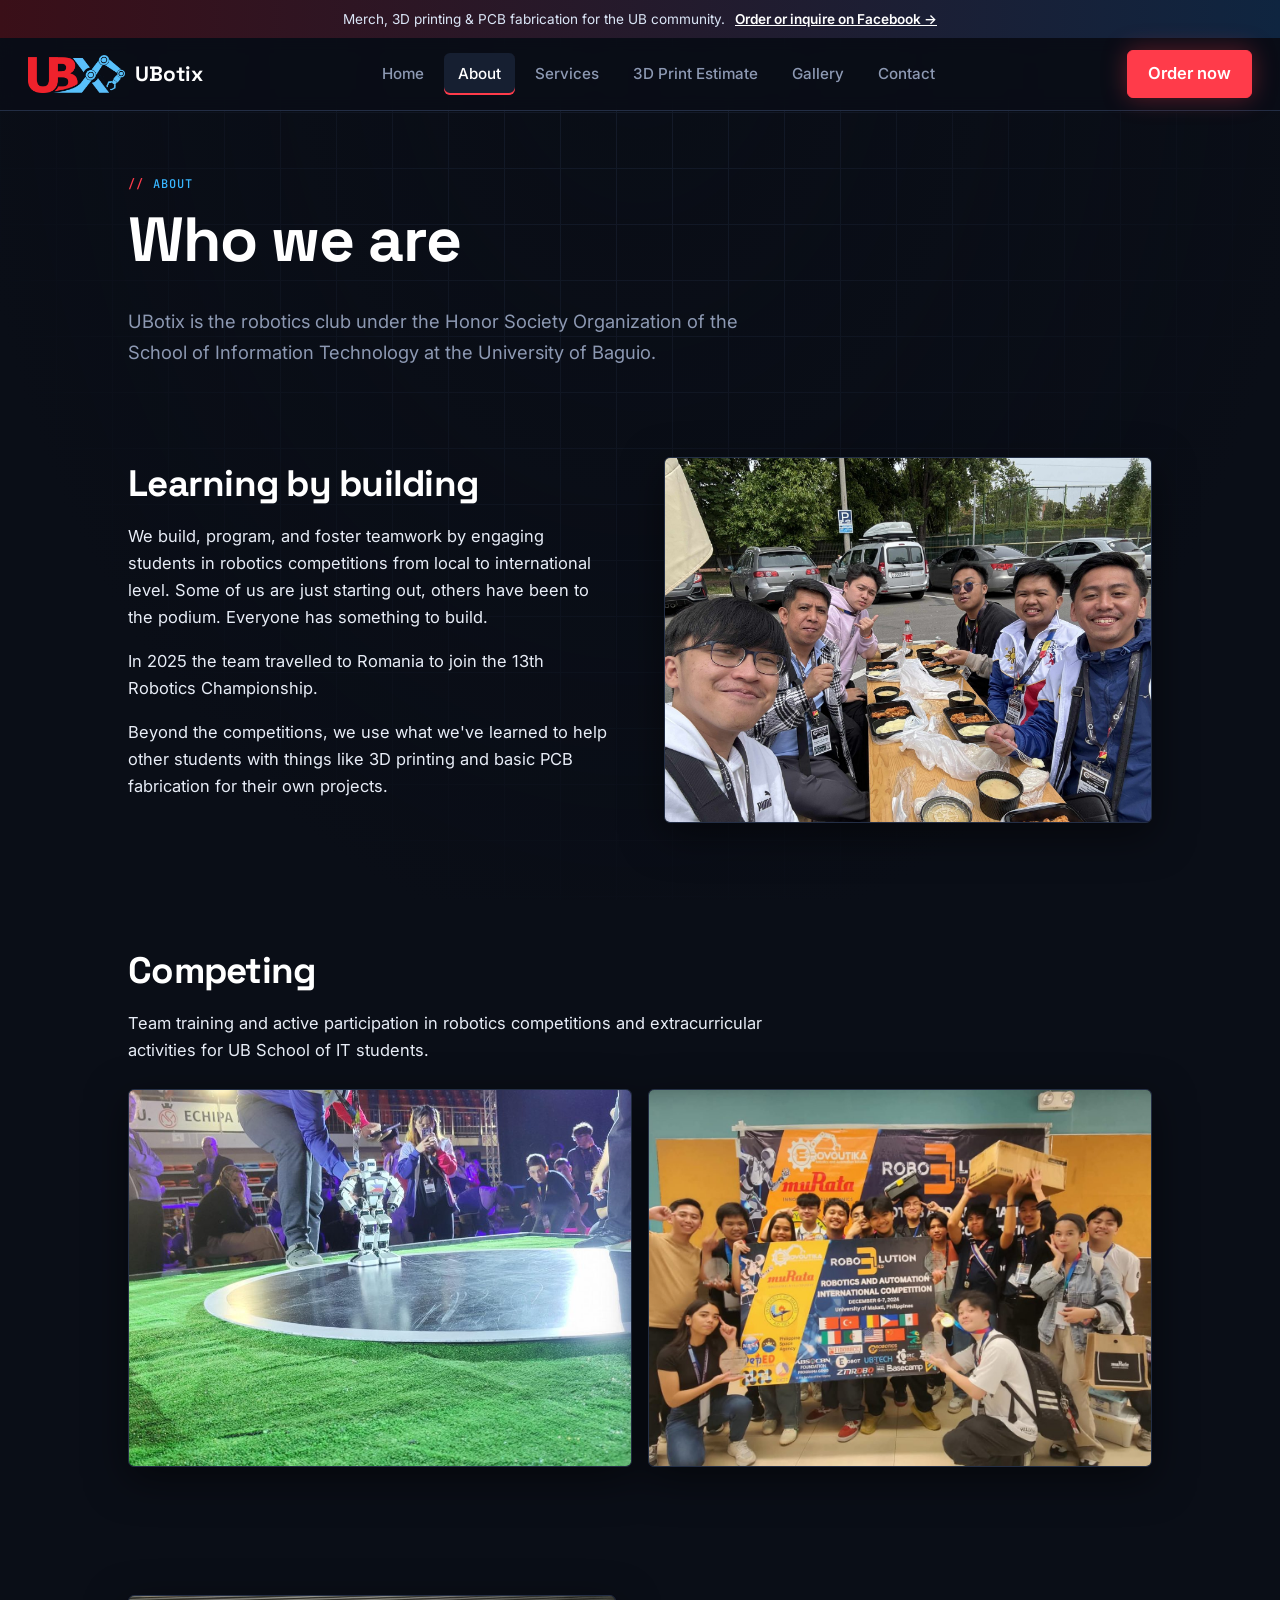
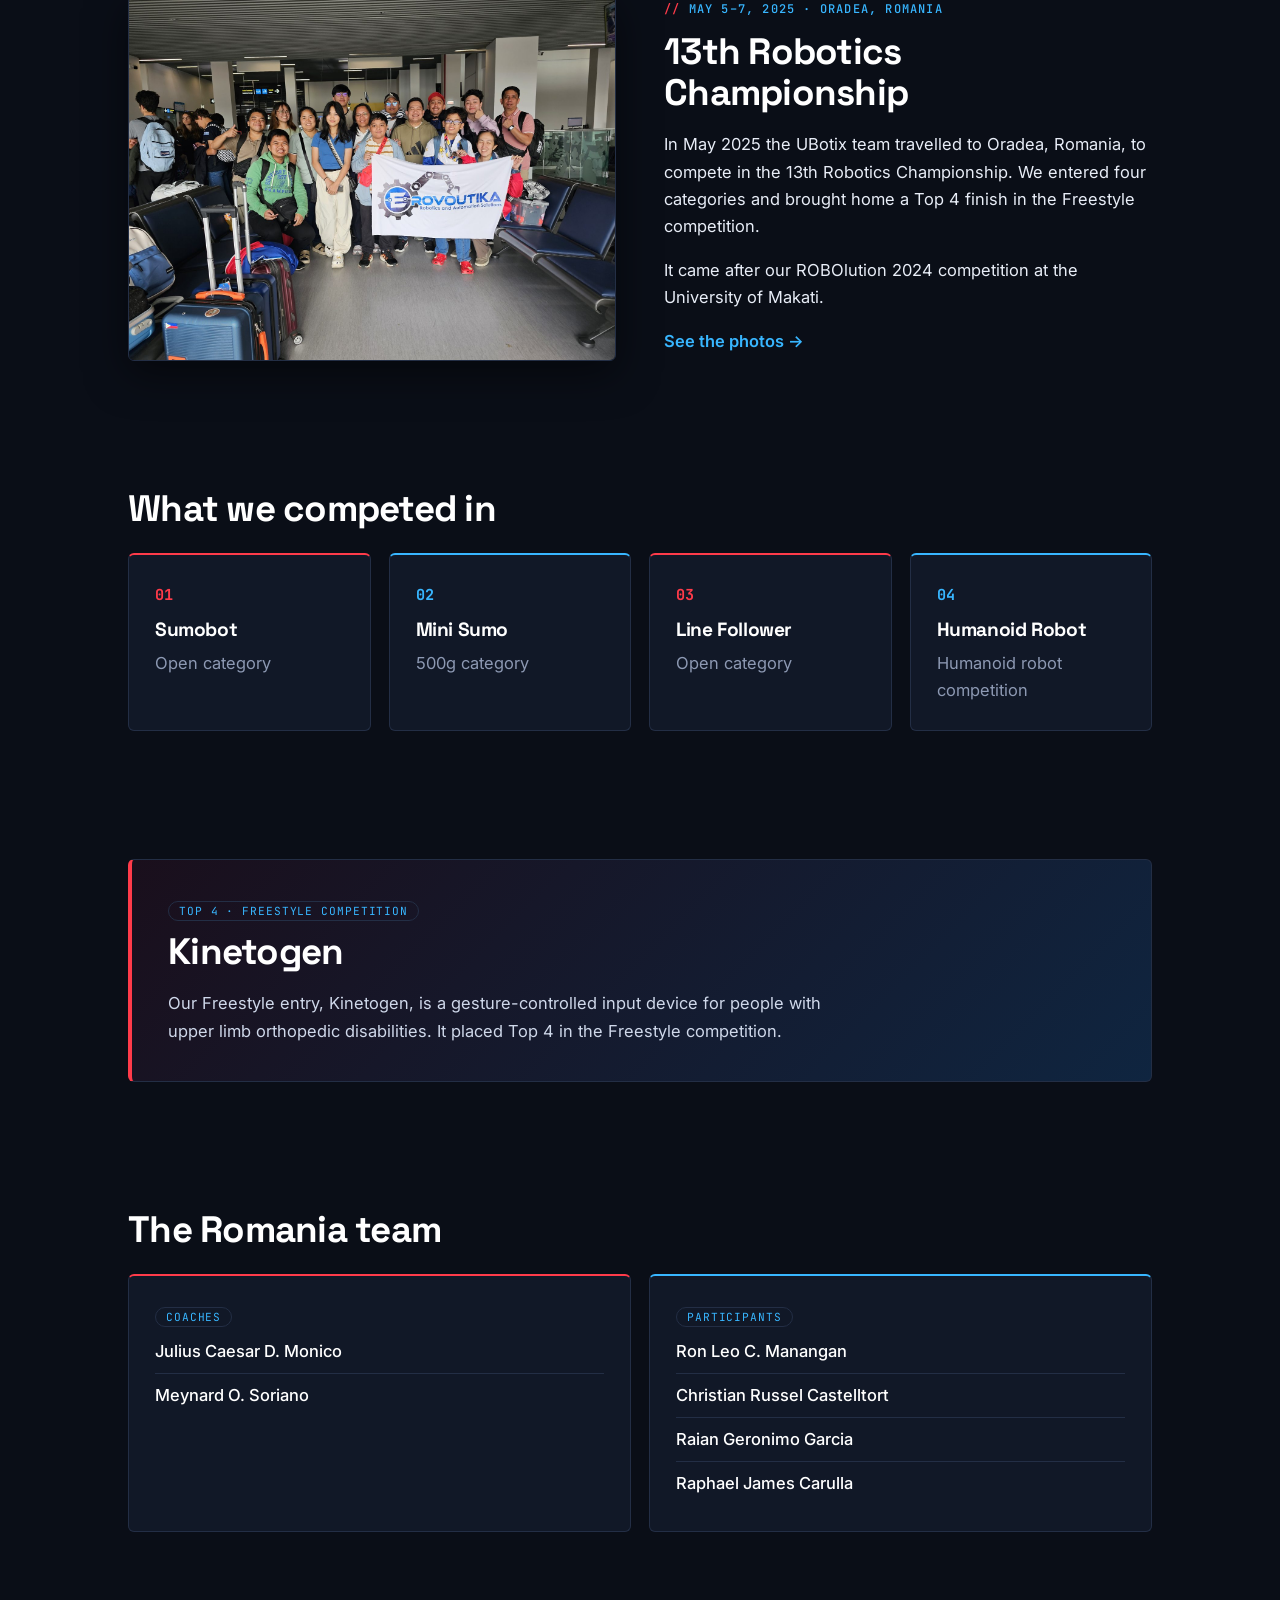
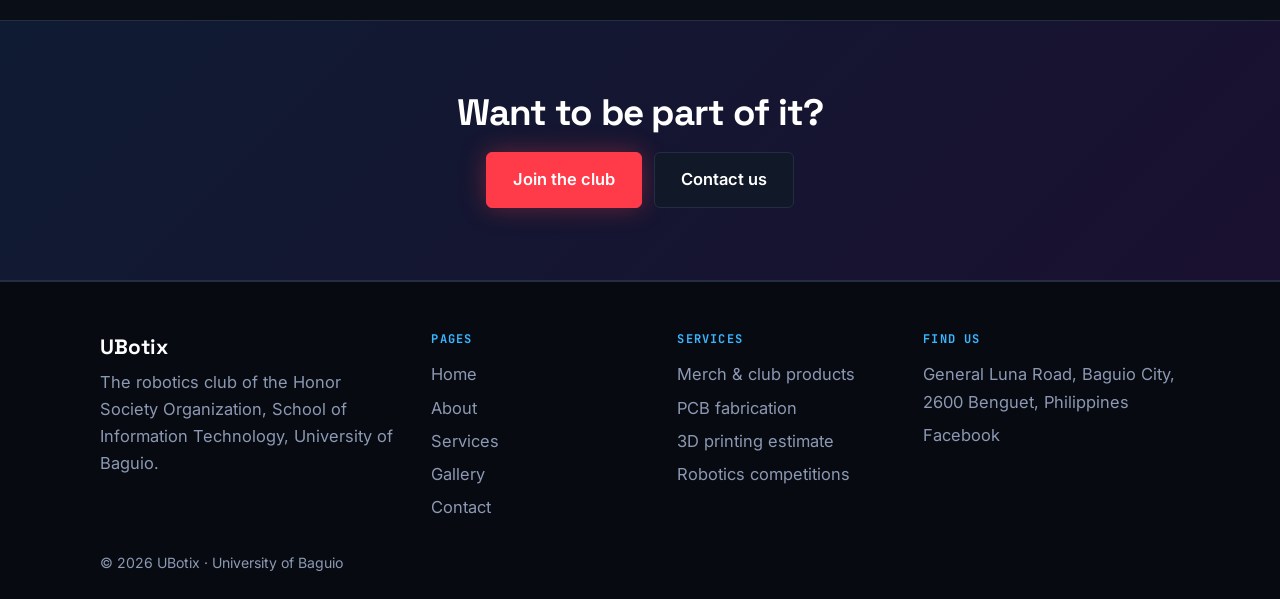
==== commit f60201bc: "Add 3D print cost estimate page Co-Authored-By: Claude Sonnet 5.5 <noreply@anthropic.com>" ====
--- a/about.html
+++ b/about.html
@@ -20,6 +20,7 @@
       <a href="index.html">Home</a>
       <a href="about.html" class="active" aria-current="page">About</a>
       <a href="services.html">Services</a>
+      <a href="estimate.html">3D Print Estimate</a>
       <a href="gallery.html">Gallery</a>
       <a href="contact.html">Contact</a>
   </nav>
@@ -107,7 +108,7 @@
     </div>
     <div>
       <h4>Services</h4>
-      <a href="services.html">Merch &amp; club products</a><a href="services.html">PCB fabrication</a><a href="services.html">3D printing</a><a href="services.html">Robotics competitions</a>
+      <a href="services.html">Merch &amp; club products</a><a href="services.html">PCB fabrication</a><a href="estimate.html">3D printing estimate</a><a href="services.html">Robotics competitions</a>
     </div>
     <div>
       <h4>Find us</h4>
--- a/styles.css
+++ b/styles.css
@@ -159,3 +159,18 @@
 .feature{background:linear-gradient(135deg,#1a0f1c,#0f2540);border:1px solid var(--line);border-left:4px solid var(--red);border-radius:var(--radius);padding:36px}
 .feature h2{margin-top:8px}
 .feature p{color:#cfd8ea;max-width:680px;margin:0}
+
+/* estimate */
+.est label{display:block;font-weight:600;color:#fff;margin:18px 0 6px}
+.est label:first-child{margin-top:0}
+.est input[type=number]{width:100%;font:inherit;color:#fff;background:var(--bg);border:1px solid var(--line);border-radius:var(--radius);padding:12px 14px}
+.est input:focus{outline:2px solid var(--blue);outline-offset:1px}
+.est .time{display:grid;grid-template-columns:1fr 1fr;gap:10px}
+.est .check{display:flex;flex-wrap:wrap;align-items:center;gap:10px;font-weight:500;margin:20px 0}
+.est .check input{width:18px;height:18px;accent-color:var(--red)}
+.est .check small{color:var(--muted);width:100%;padding-left:28px;font-weight:400}
+.err{color:#ff8a93;margin:0 0 14px}
+.result{margin-bottom:18px;border-top-color:var(--red)}
+.result .price{font-family:"Space Grotesk",sans-serif;font-size:3rem;font-weight:700;color:#fff;line-height:1.1;margin:8px 0}
+.result .small{font-size:.88rem}
+.split.est-split{align-items:start}
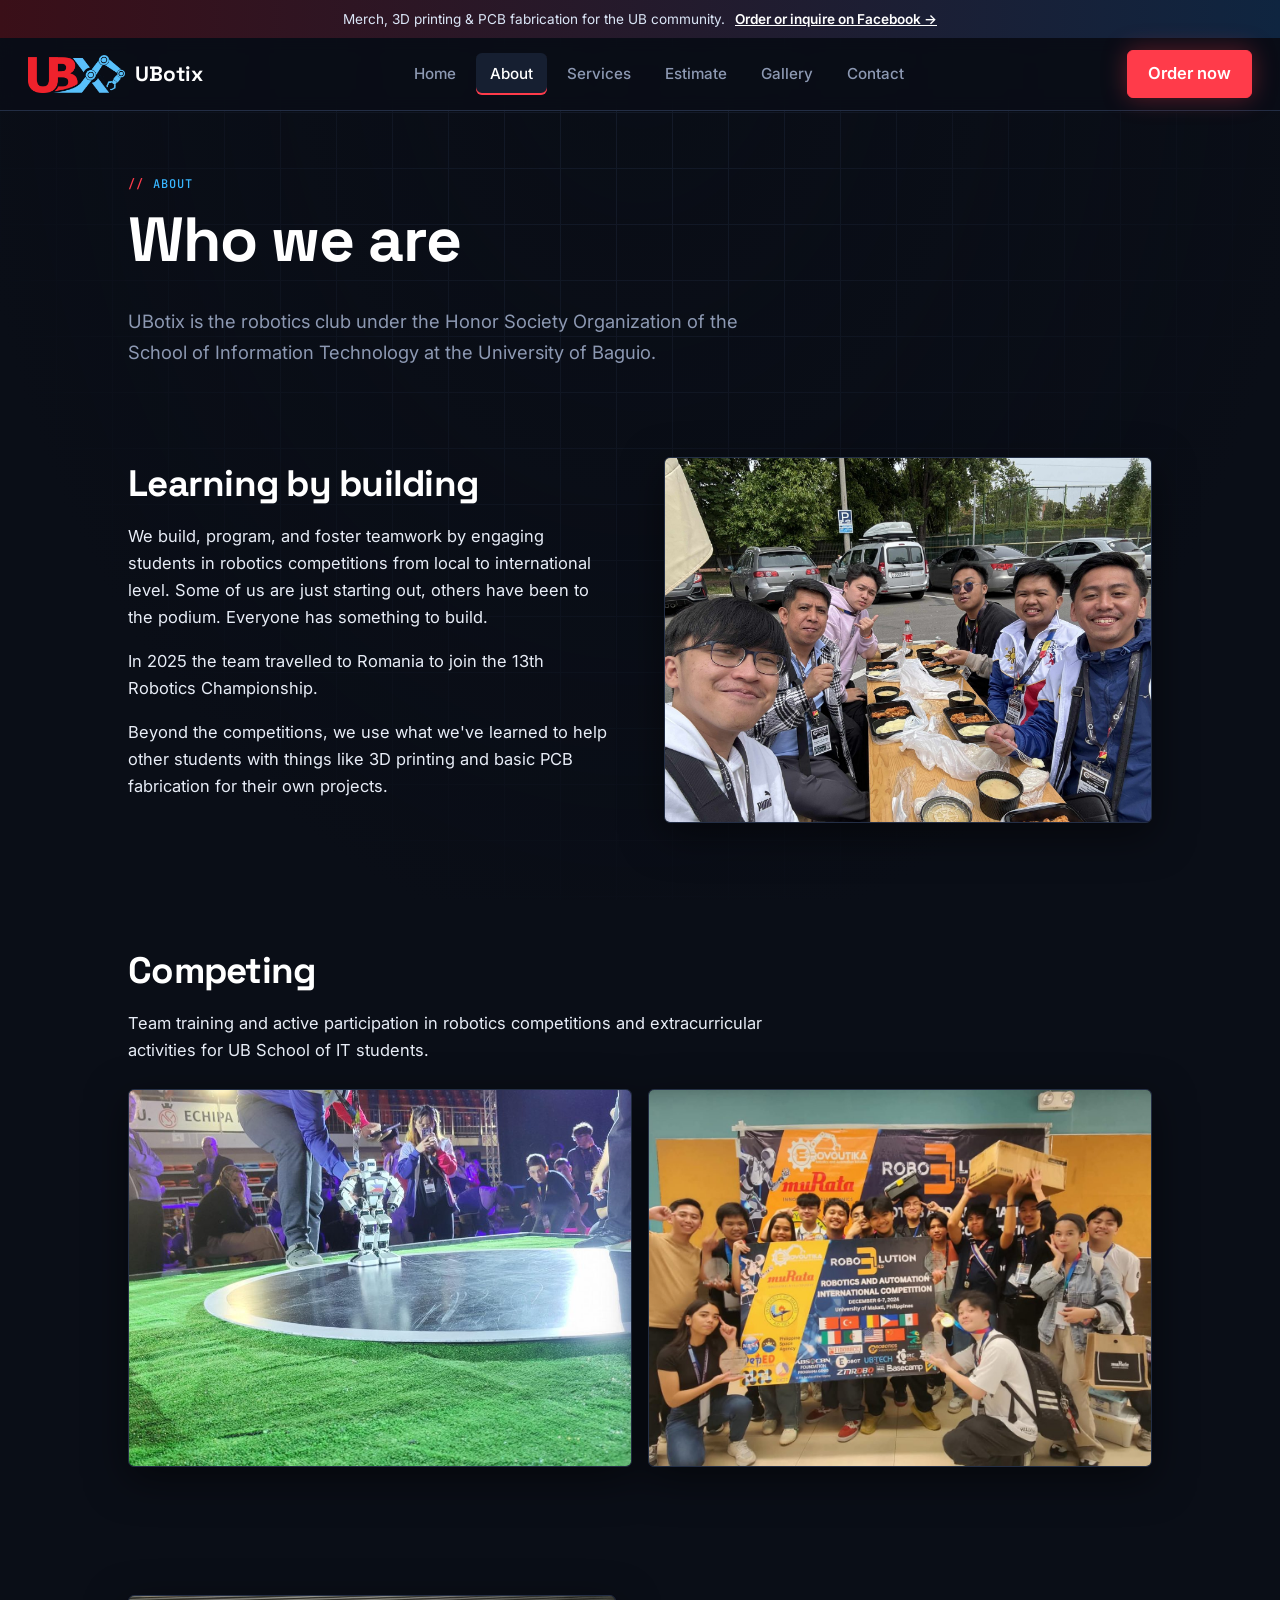
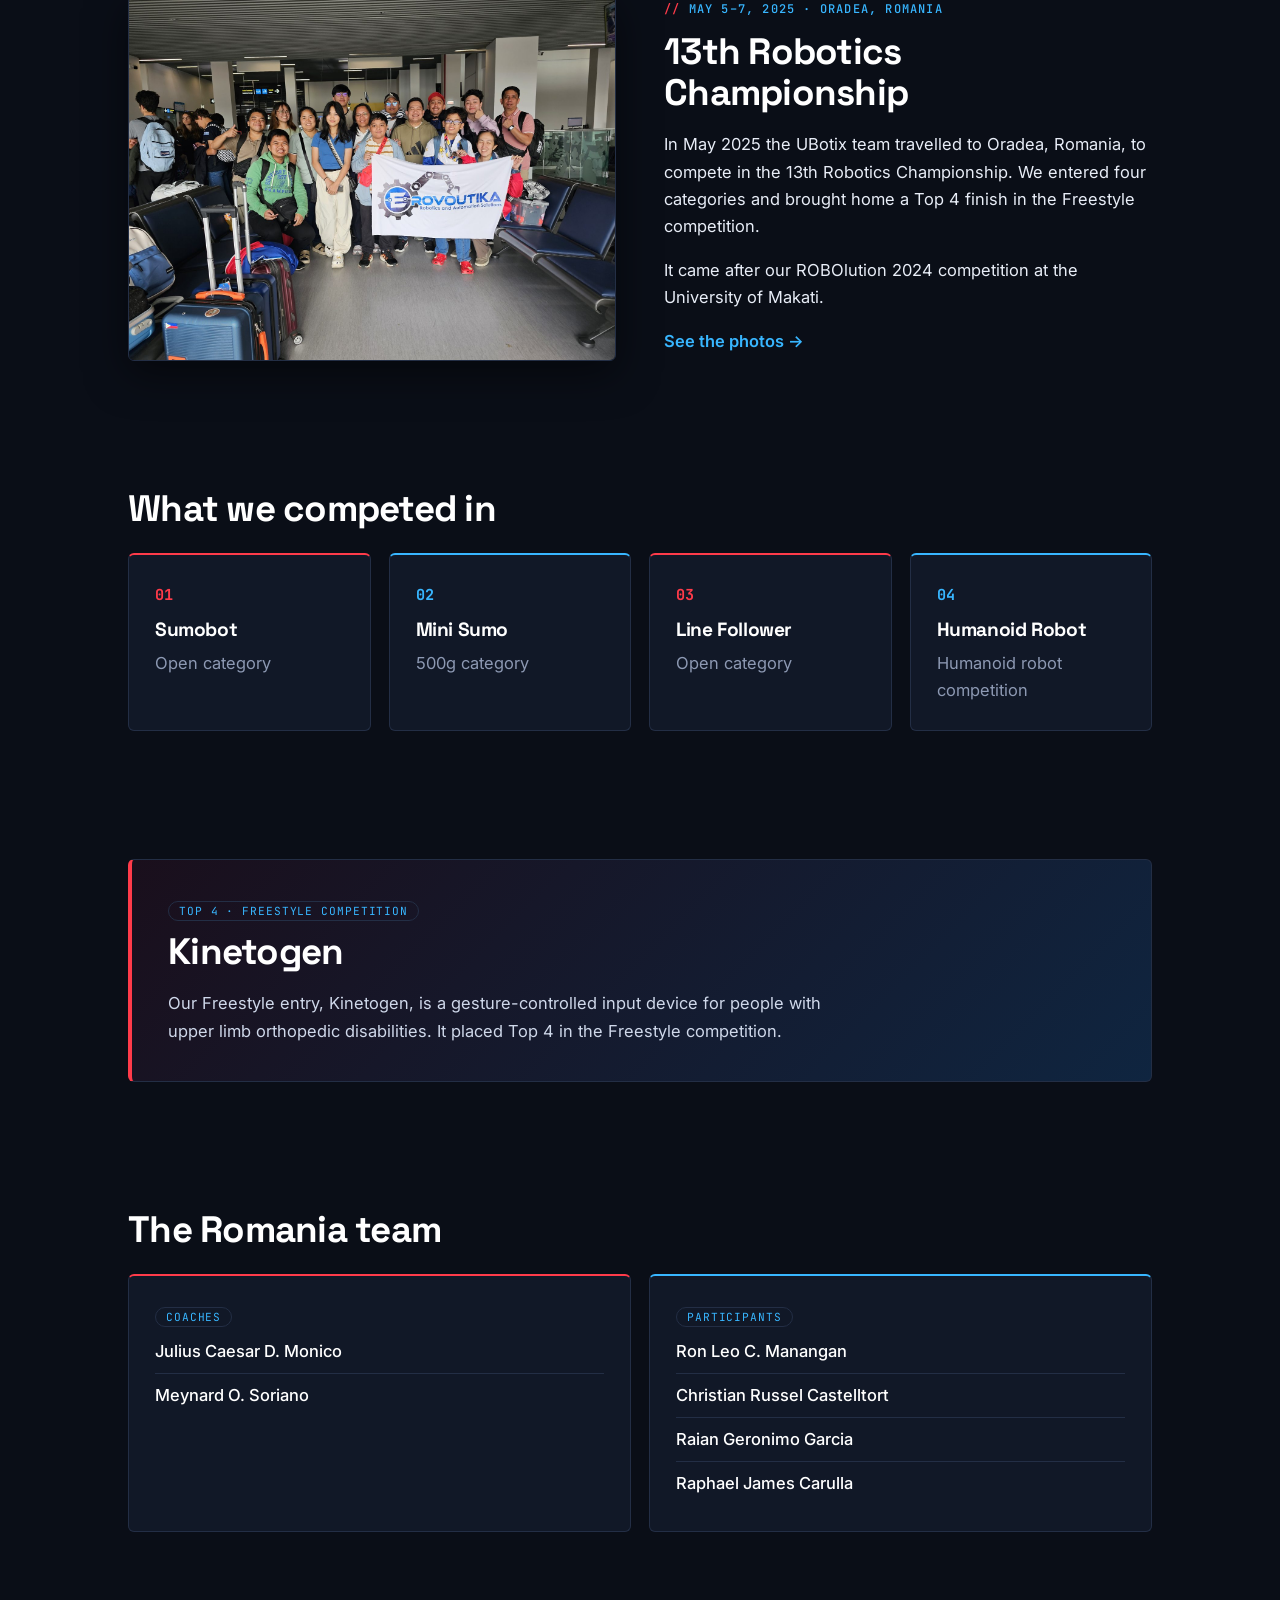
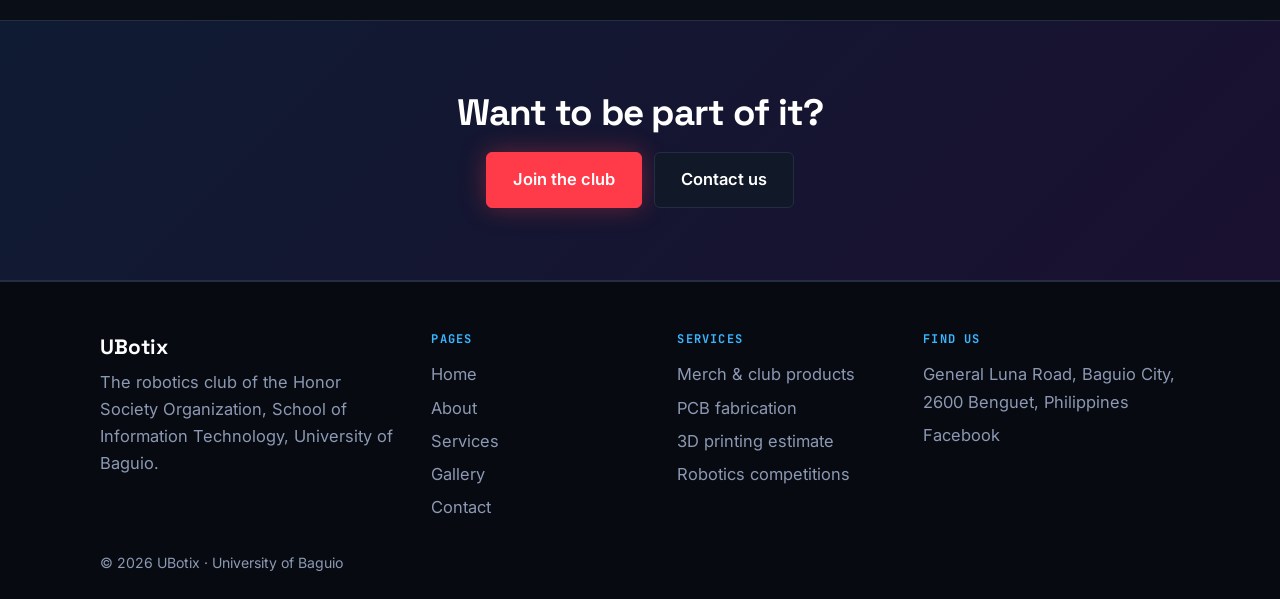
==== commit 990dd9c9: "Add 3D model upload estimator Co-Authored-By: Claude Sonnet 5.5 <noreply@anthropic.com>" ====
--- a/about.html
+++ b/about.html
@@ -20,7 +20,7 @@
       <a href="index.html">Home</a>
       <a href="about.html" class="active" aria-current="page">About</a>
       <a href="services.html">Services</a>
-      <a href="estimate.html">3D Print Estimate</a>
+      <a href="estimate.html">Estimate</a>
       <a href="gallery.html">Gallery</a>
       <a href="contact.html">Contact</a>
   </nav>
--- a/styles.css
+++ b/styles.css
@@ -174,3 +174,18 @@
 .result .price{font-family:"Space Grotesk",sans-serif;font-size:3rem;font-weight:700;color:#fff;line-height:1.1;margin:8px 0}
 .result .small{font-size:.88rem}
 .split.est-split{align-items:start}
+
+/* model upload */
+.drop{border:2px dashed var(--line);border-radius:var(--radius);padding:36px 20px;text-align:center;cursor:pointer;display:flex;flex-direction:column;gap:6px;transition:border-color .15s,background .15s}
+.drop:hover,.drop.over,.drop:focus-visible{border-color:var(--blue);background:var(--panel2);outline:none}
+.drop strong{color:#fff}.drop span{color:var(--muted);font-size:.9rem}
+.opts{display:grid;grid-template-columns:1fr 1fr;gap:12px;margin-top:18px}
+.opts label{font-size:.85rem;color:var(--muted);display:flex;flex-direction:column;gap:4px}
+.opts input,.opts select{font:inherit;color:#fff;background:var(--bg);border:1px solid var(--line);border-radius:var(--radius);padding:9px 10px}
+.view{height:320px;background:#0d1320;border:1px solid var(--line);border-radius:var(--radius);margin-bottom:18px;overflow:hidden;cursor:grab}
+.view[hidden]{display:none}
+.view canvas{display:block;width:100%;height:100%}
+.facts{list-style:none;padding:0;margin:12px 0}
+.facts li{display:flex;justify-content:space-between;gap:12px;padding:7px 0;border-bottom:1px solid var(--line);font-size:.92rem}
+.facts span{color:var(--muted)}.facts b{color:#fff;font-weight:600;text-align:right;word-break:break-all}
+.upload .err{margin:14px 0 0}
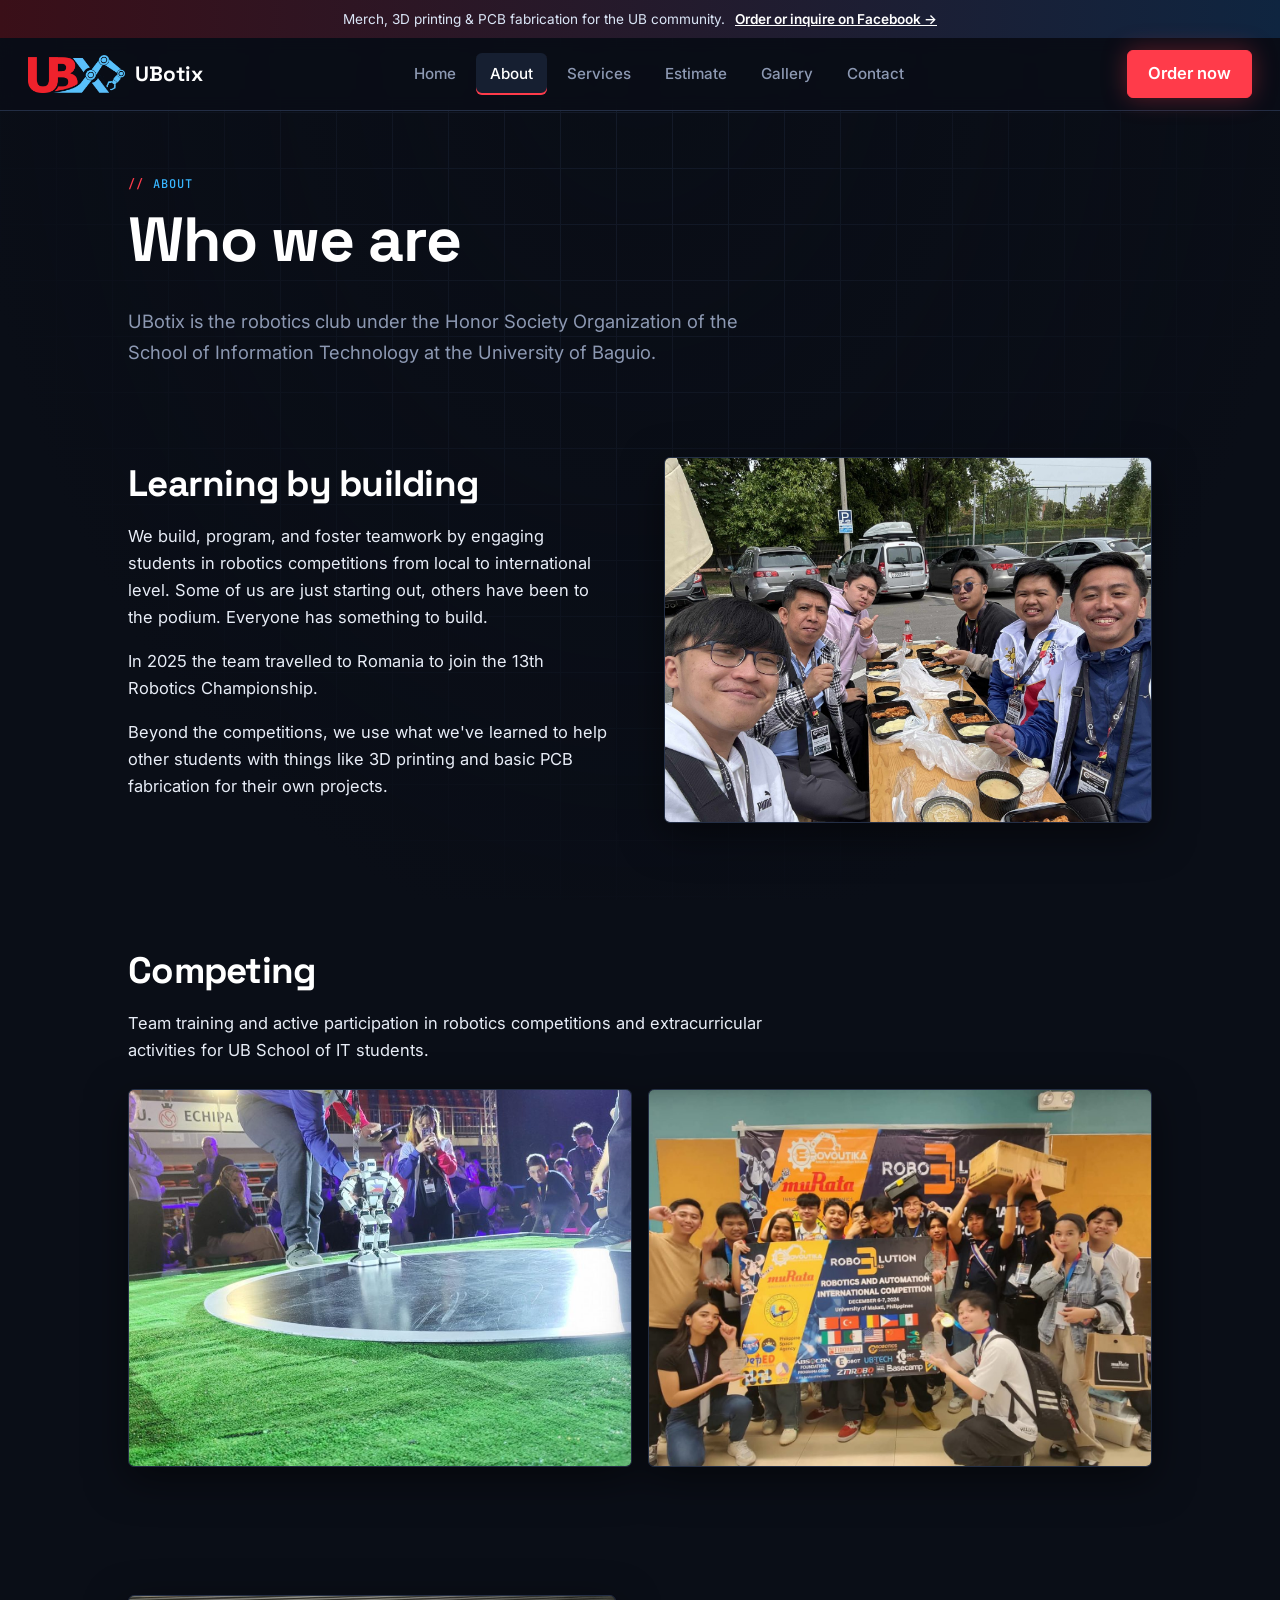
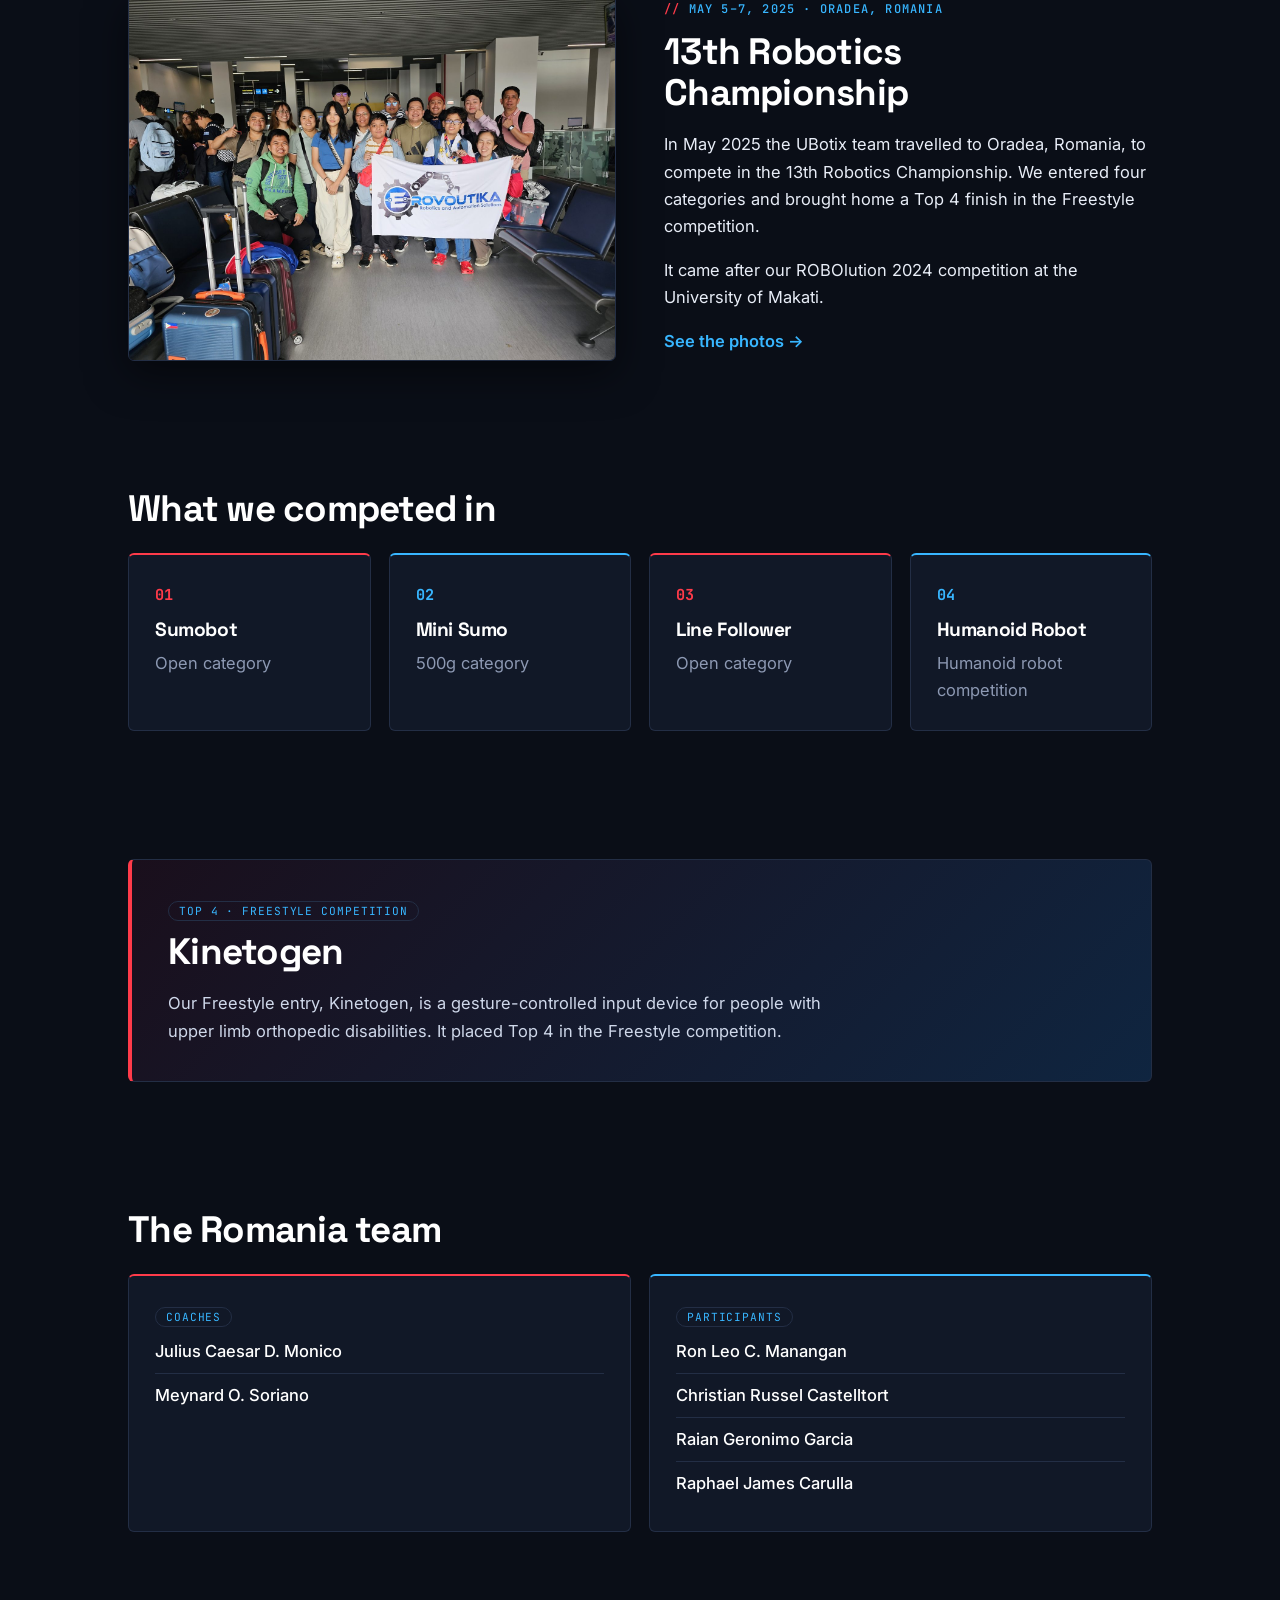
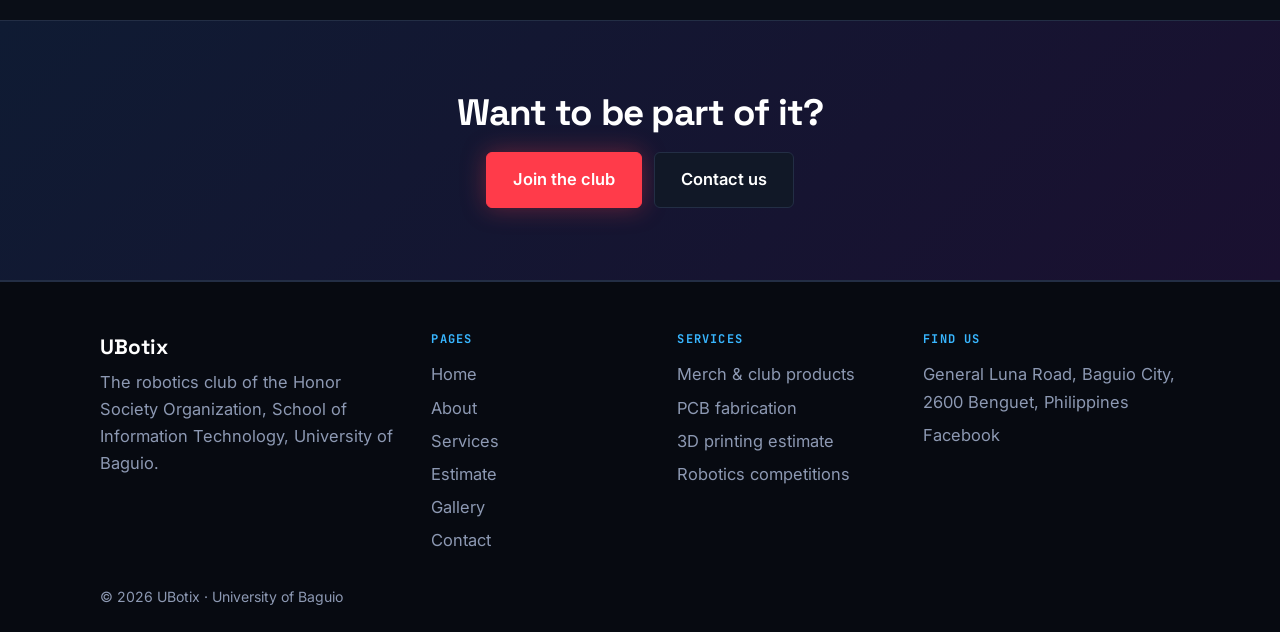
==== commit 808f424d: "Add README and Estimate link in footer Co-Authored-By: Claude Sonnet 5.5 <noreply@anthropic.com>" ====
--- a/about.html
+++ b/about.html
@@ -104,7 +104,7 @@
     </div>
     <div>
       <h4>Pages</h4>
-      <a href="index.html">Home</a><a href="about.html">About</a><a href="services.html">Services</a><a href="gallery.html">Gallery</a><a href="contact.html">Contact</a>
+      <a href="index.html">Home</a><a href="about.html">About</a><a href="services.html">Services</a><a href="estimate.html">Estimate</a><a href="gallery.html">Gallery</a><a href="contact.html">Contact</a>
     </div>
     <div>
       <h4>Services</h4>
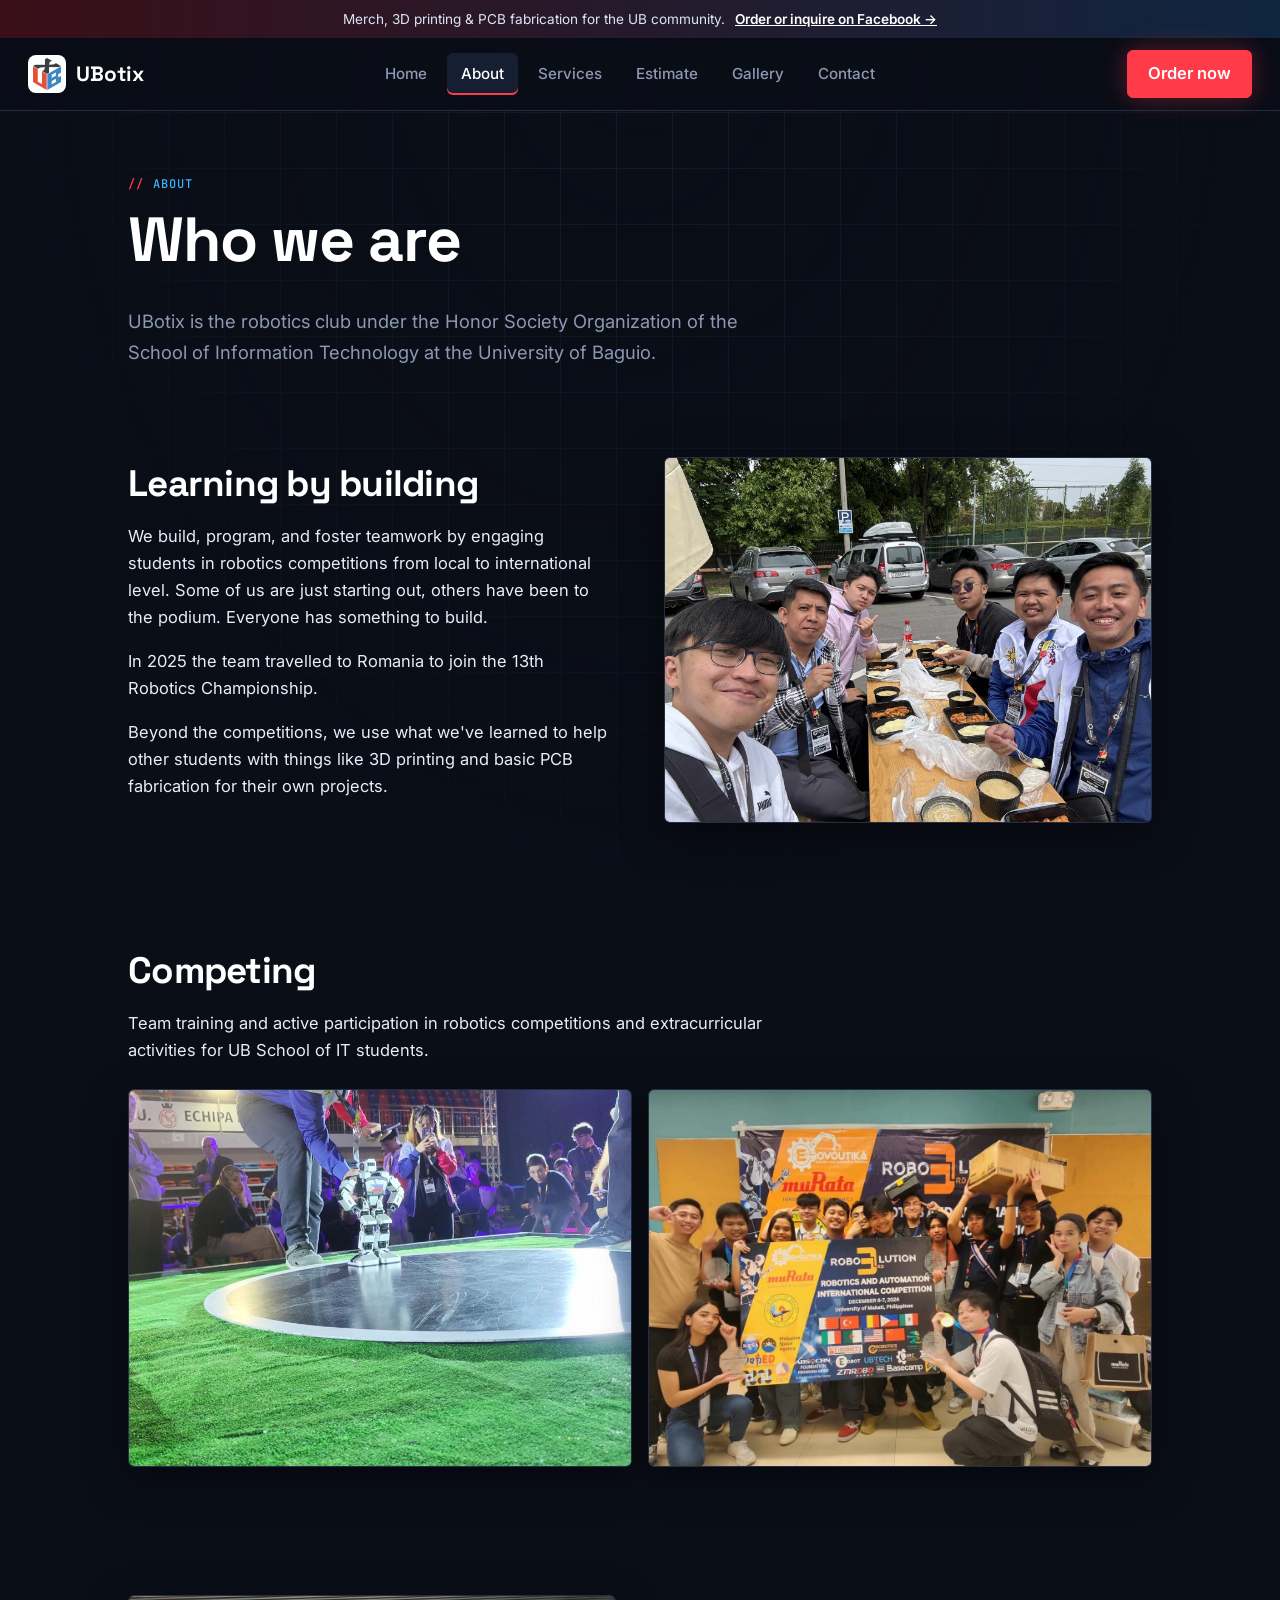
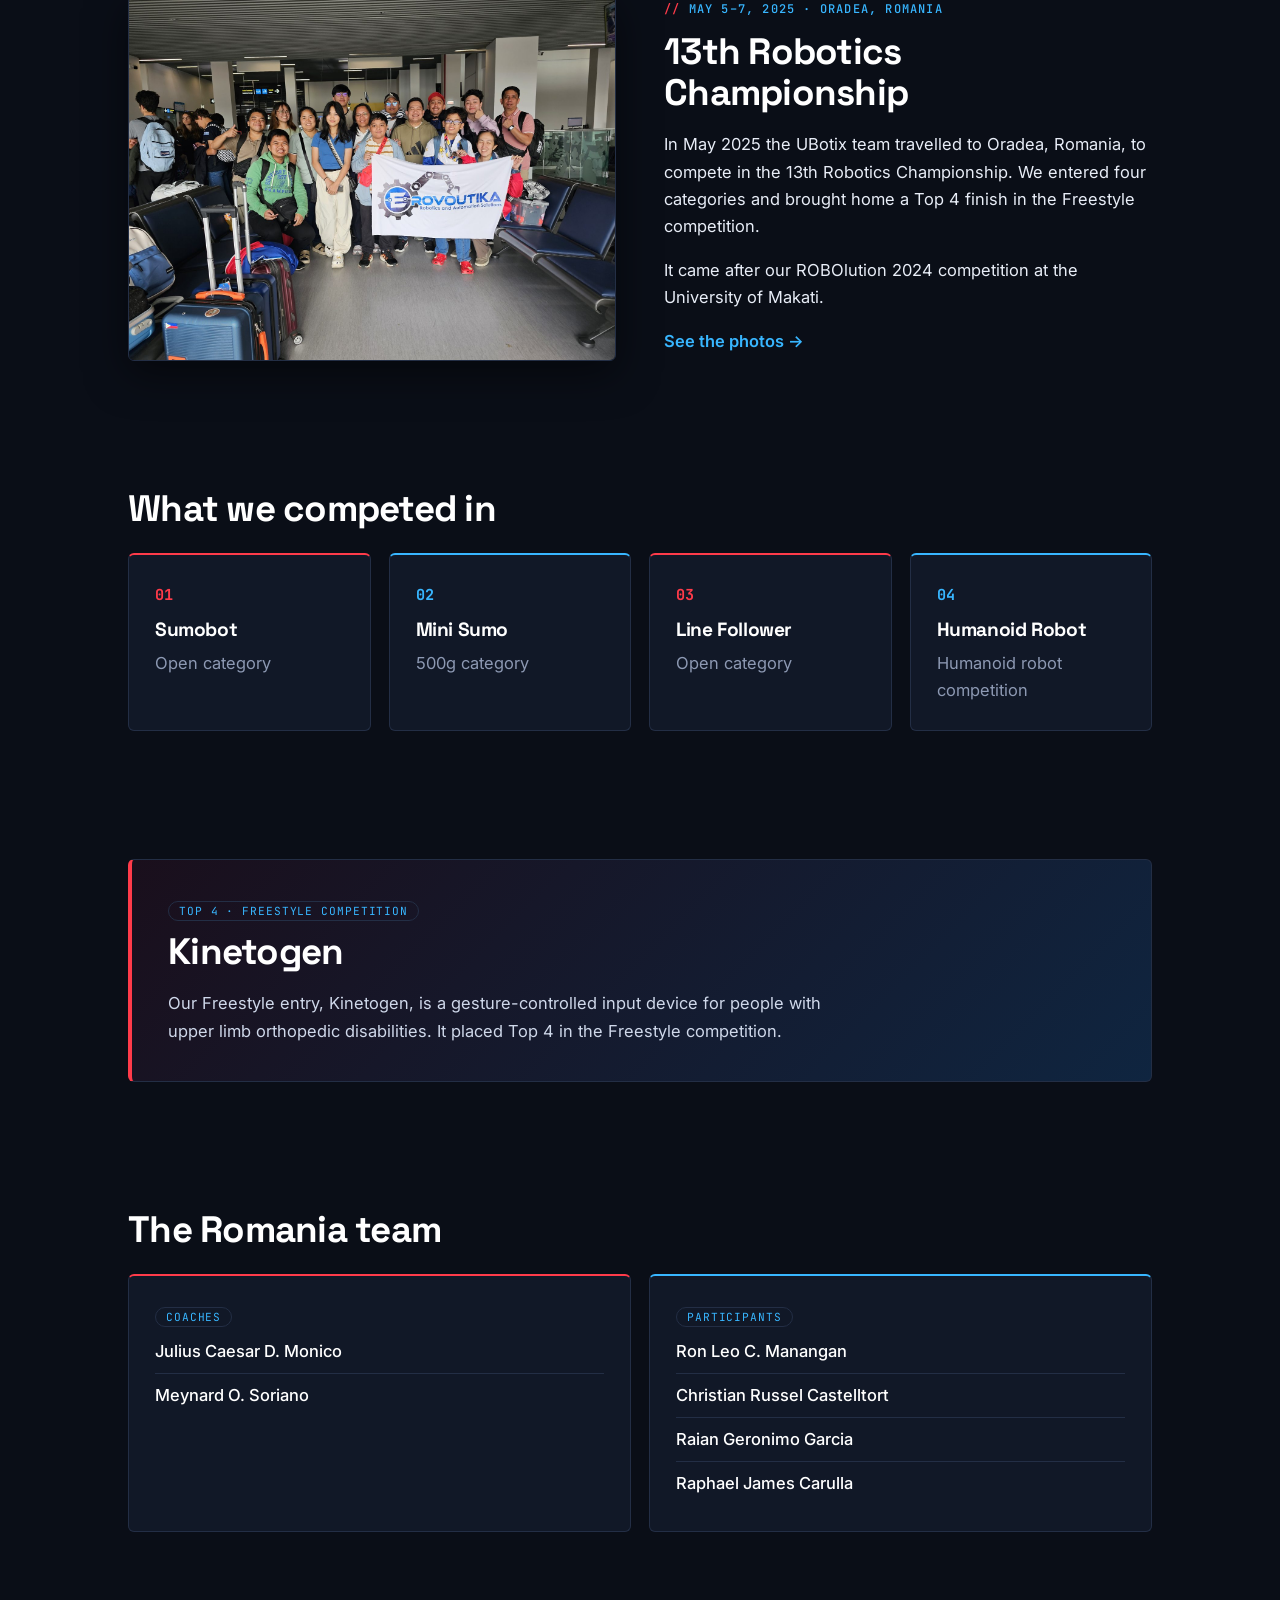
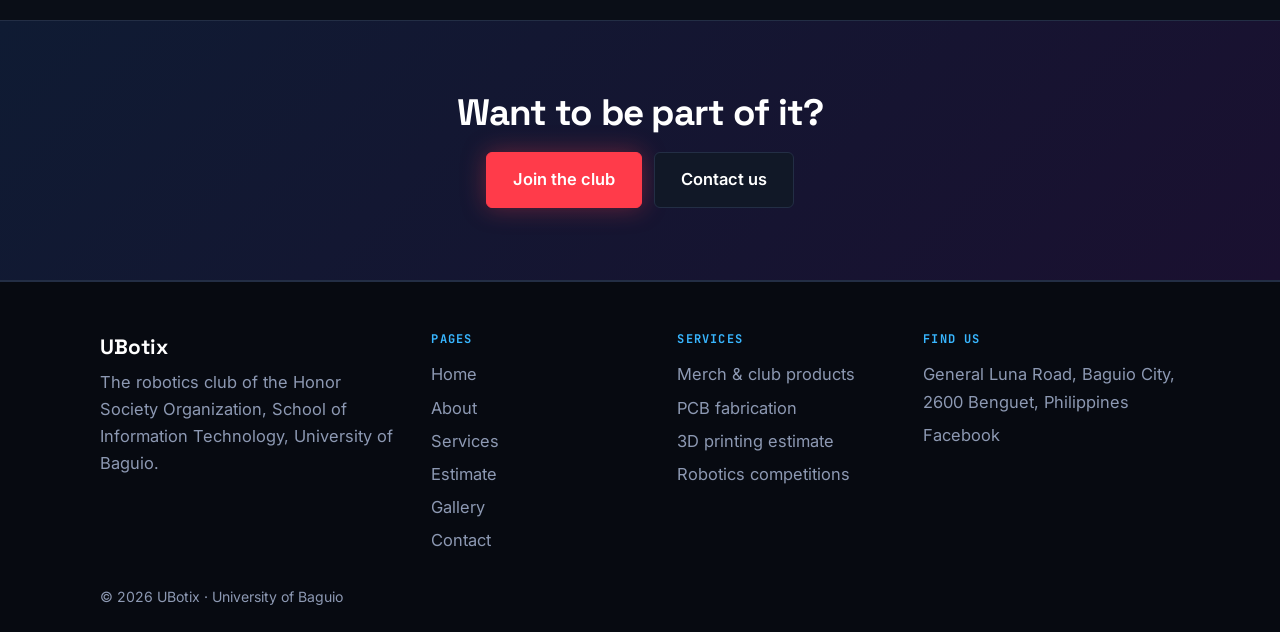
==== commit 2dc61a22: "Replace site logo and favicon with UB cube logo Header logo sits on a small white tile so the dark X" ====
--- a/about.html
+++ b/about.html
@@ -5,7 +5,9 @@
 <meta name="viewport" content="width=device-width, initial-scale=1">
 <title>About | UBotix</title>
 <meta name="description" content="About UBotix, the University of Baguio robotics club.">
-<link rel="icon" href="images/logo-icon.png">
+<link rel="icon" href="favicon.ico" sizes="any">
+<link rel="icon" type="image/png" href="images/favicon.png">
+<link rel="apple-touch-icon" href="images/apple-touch-icon.png">
 <link rel="preconnect" href="https://fonts.googleapis.com">
 <link rel="preconnect" href="https://fonts.gstatic.com" crossorigin>
 <link href="https://fonts.googleapis.com/css2?family=Inter:wght@400;500;600&family=Space+Grotesk:wght@500;700&family=JetBrains+Mono:wght@500;700&display=swap" rel="stylesheet">
@@ -14,7 +16,7 @@
 <body class="">
 <div class="notice">Merch, 3D printing &amp; PCB fabrication for the UB community. <a href="https://www.facebook.com/profile.php?id=61595112535000" target="_blank" rel="noopener">Order or inquire on Facebook &rarr;</a></div>
 <header class="nav">
-  <a class="brand" href="index.html" aria-label="UBotix home"><img src="images/logo-icon.png" alt="UBotix"><span>UBotix</span></a>
+  <a class="brand" href="index.html" aria-label="UBotix home"><img src="images/logo-cube.png" alt="UBotix"><span>UBotix</span></a>
   <button class="menu" aria-label="Menu" aria-expanded="false">Menu</button>
   <nav>
       <a href="index.html">Home</a>
--- a/styles.css
+++ b/styles.css
@@ -14,7 +14,7 @@
 /* nav */
 .nav{position:sticky;top:0;z-index:20;display:flex;align-items:center;justify-content:space-between;padding:12px 28px;background:rgba(10,14,23,.85);backdrop-filter:blur(8px);border-bottom:1px solid var(--line)}
 .brand{display:flex;align-items:center;gap:10px;text-decoration:none;color:#fff;font-family:"Space Grotesk",sans-serif;font-weight:700;font-size:1.3rem}
-.brand img{height:38px;width:auto}
+.brand img{height:38px;width:auto;background:#fff;border-radius:8px;padding:3px}
 nav{display:flex;gap:6px}
 nav a{padding:8px 14px;border-radius:var(--radius);text-decoration:none;color:var(--muted);font-weight:500;font-size:.95rem}
 nav a:hover{color:#fff;background:var(--panel2)}
